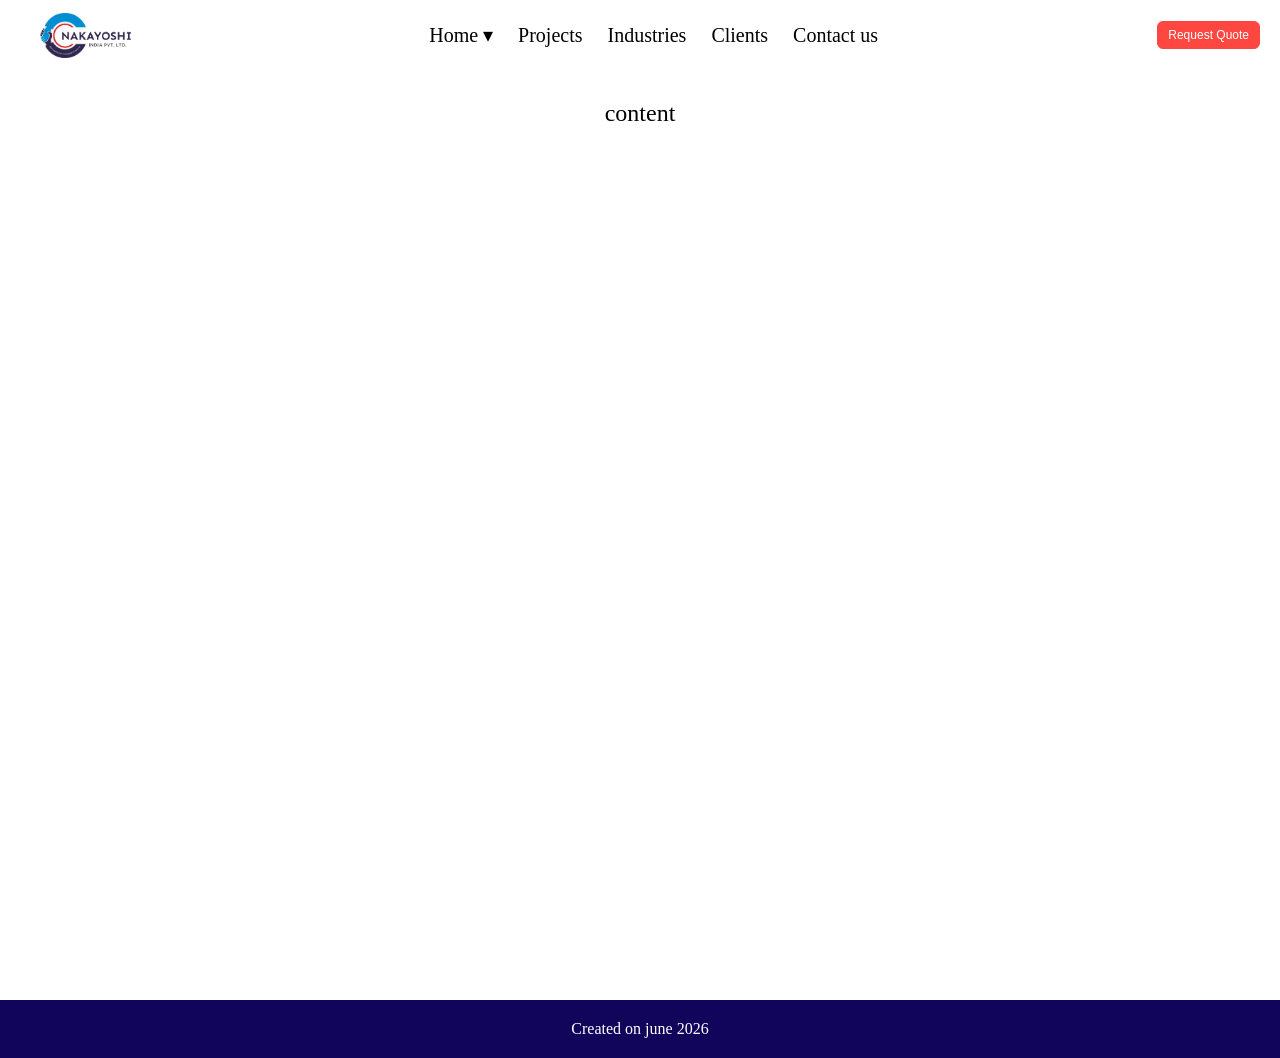
==== Index.html @ c9b27341 "gh" ====
<!DOCTYPE html>
<html lang="en">
<head>
    <meta charset="UTF-8">
    <meta name="viewport" content="width=device-width, initial-scale=1.0">
   <link rel="stylesheet" href="https://cdnjs.cloudflare.com/ajax/libs/font-awesome/6.5.1/css/all.min.css" integrity="sha512-DTOQO9RWCH3ppGqcWaEA1BIZOC6xxalwEsw9c2QQeAIftl+Vegovlnee1c9QX4TctnWMn13TZye+giMm8e2LwA==" crossorigin="anonymous" referrerpolicy="no-referrer" />
 
    <link rel="stylesheet" href="https://cdnjs.cloudflare.com/ajax/libs/font-awesome/6.5.0/css/all.min.css">
   
    <title>Home</title>
    <Style>
        *{
            margin: 0;
            padding: 0;
            box-sizing: border-box;
        }
        Body{
            margin-top: 100px
        }
       .navbar{
    width: 100%;
    min-height: 70px;
    background-color: white;
    display: flex;
    align-items: center;
    justify-content: space-between;
    padding: 10px 40px;
    position: fixed;
    top: 0;
    z-index: 1000;
    font-size:20px;
}
p{
    text-align: justify;
     
}

/* LOGO */
.nav-logo{
    width: 160px;
    height: 55px;
}

.logo{
    width: 100%;
    height: 100%;
    background-image: url(Assets/Logo.jpeg);
    background-size: contain;
    background-repeat: no-repeat;
    background-position: center;
    transition: transform 0.3s ease;
}

.logo:hover{
    transform: scale(1.05);
}

/* MENU */
.menu{
    display: flex;
    justify-content: center;
    align-items: center;
    gap: 25px;
}

/* LINKS */
.menu a{
    text-decoration: none;
    color: black;
    position: relative;
    transition: 0.3s;
}

/* UNDERLINE */
.menu a::after{
    content: "";
    position: absolute;
    width: 0%;
    height: 2px;
    background: rgb(129, 129, 218);
    left: 0;
    bottom: -4px;
    transition: 0.3s;
}

.menu a:hover::after{
    width: 100%;
}

.menu a:hover{
    color: rgb(129, 129, 218);
}

/* DROPDOWN */
.dropdown{
    position: relative;
}

.dropdown-menu{
    position: absolute;
    top: 100%;
    left: 0;
    width: 220px;
    background: white;
    display: none;
    flex-direction: column;
    box-shadow: 0 8px 20px rgba(0,0,0,0.1);
    opacity: 0;
    transform: translateY(5px);
    transition: 0.3s;
    font-size: 16px;
}

.dropdown-menu {
    display: none;
    opacity: 0;
    transform: translateY(10px);
    transition: 0.3s;
}

.dropdown.active .dropdown-menu {
    display: flex;
    opacity: 1;
    transform: translateY(0);
}
.dropdown-menu p{
    padding: 10px;
}

.dropdown-menu p:hover{
    background: #f2f2f2;
}

/* BUTTON */
button{
    background: #FF4742;
    border: 1px solid #FF4742;
    border-radius: 6px;
    color: white;
    cursor: pointer;
    font-size: 16px;
    padding: 8px 14px;
    transition: all 0.3s ease;
}

button:hover{
    background: white;
    color: #FF4742;
    transform: translateY(2px);
    box-shadow: 0 6px 15px rgba(0,0,0,0.2);
}

#button-tag{
    color: #ffffff;
    text-decoration: none;
}

#button-tag:hover{
    color: #FF4742;
}

button:active{
    transform: scale(0.95);
}
.menu a.active {
    color: rgb(129, 129, 218);
}

.menu a.active::after {
    width: 100%;
}

/* ========================= */
/* 📱 MOBILE VIEW */
/* ========================= */
@media (min-width: 1000px) and (max-width: 1450px){

    .navbar{
        display: flex;
        flex-direction: row;
        justify-content: space-between;
        align-items: center;
        padding: 10px 20px;
        flex-wrap: nowrap;
    }

    .nav-logo{
        width: 130px;
        height: 45px;
        flex-shrink: 0;
    }

    .menu{
        display: flex;
        flex-direction: row;
        justify-content: space-between;
        align-items: center;
        gap: 25px;
        flex-wrap: nowrap;
        /* overflow-x: auto; -- yeh hatao, dropdown block ho raha tha */
        overflow: visible;
    }

    .menu::-webkit-scrollbar{
        display: none;
    }

    .menu a{
        font-size: 20px;
        white-space: nowrap;
    }

    button{
        font-size: 12px;
        padding: 6px 10px;
        flex-shrink: 0;
        white-space: nowrap;
    }

    .dropdown{
        position: relative;
    }

    .dropdown-menu{
        position: absolute;
        top: 100%;
        left: 0;
        z-index: 9999;
    }
}
/* ========================= */
/* 📱 MOBILE SAME LINE NAVBAR */
/* ========================= */

@media (max-width: 1000px){

    
    .navbar{ 
       
        display: flex;
        flex-direction: column;
        justify-content: center;
        padding: 0 25px 0 10px;   /* right side extra gap */
        overflow-x: auto;
    }

    /* scrollbar hide */
    
    .menu::-webkit-scrollbar{
        display: none;
    }

    .nav-logo{
        width: 120px;
        height: 40px;
        flex-shrink: 0;
    }

    .menu{
        width: 100%;
        margin-bottom: 3px;
        padding-right: 5px;
        display: flex;
        align-items: center;
        justify-content: center;
        flex-direction: row;
        gap: 15px;
        flex-shrink: 0;
        
    }

    .menu a{ 
        flex-shrink: 0;
        font-size: 14px;
        white-space: nowrap;
    }
    .dropdown{
display:flex;
align-items:center;
}
@media (max-width: 768px) {
    .dropdown-menu {
        position: static; /* important */
        width: 100%;
    }
}

.menu{
padding:0 12px;
}

.menu{
overflow-x:auto;
padding-right:25px;
}
    button{
        font-size: 12px;
        padding: 6px 10px;
        margin-left: 10px;
        flex-shrink: 0;
    }

}
/* ========================= */
/* 📲 TABLET VIEW */
/* ========================= */

@media (max-width: 1023px){

    .navbar{
        display: flex;
        justify-content: space-evenly;
        padding: 10px 25px;
         overflow-x: auto;
    }

    .menu{
        display: flex;
        justify-content: space-evenly;
        align-items: center;
        gap: 10px;
    }
      .menu::-webkit-scrollbar{
        display: none;
    }
      button{
        font-size: 12px;
        padding: 6px 10px;
        margin-left: 10px;
        flex-shrink: 0;
    }
 .menu a{
        font-size: 14px;
        white-space: nowrap;
    }
    .nav-logo{
        width: 130px;
        height: 45px;
    }
}

Section{
    height: 100vh;
    font-size: 24px;
text-align: center;}
Footer{
    background: #10055b;
    padding: 20px;
    text-align: center;
    color: white;
}

    </Style>
</head>
<body>
    <header>
        <div class="navbar">
            <div class="nav-logo border">
               <div class="logo">
                </div>
            </div>
      
            <div class="menu">
          
               <div class="dropdown">
             <a href="Index.html" class="dropdown-toggle">Home ▾</a>

                <div class="dropdown-menu">
                     <p><a href="About.html">About us</a></p>
                    <p><a href="message.html">Our Team</a></p>
                    <p><a href="CorporateHistory.html"> history </a></p>
                        
                </div>
            </div>
            <!-- DROPDOWN END -->
                
          
               <a href="Machines.html">Projects</a>
                <a href="products.html">Industries</a>
                <a href="client.html">Clients</a>
                <a href="contact.html">Contact us</a>
            </div>
            <div class="contact"><button><a href="contact.html" id="button-tag">Request Quote</a></button></div>
        </div>
        </header>

    <section>
        content
    </section>
    <footer>
        Created on june 2026
    </footer>
</body>
</html>
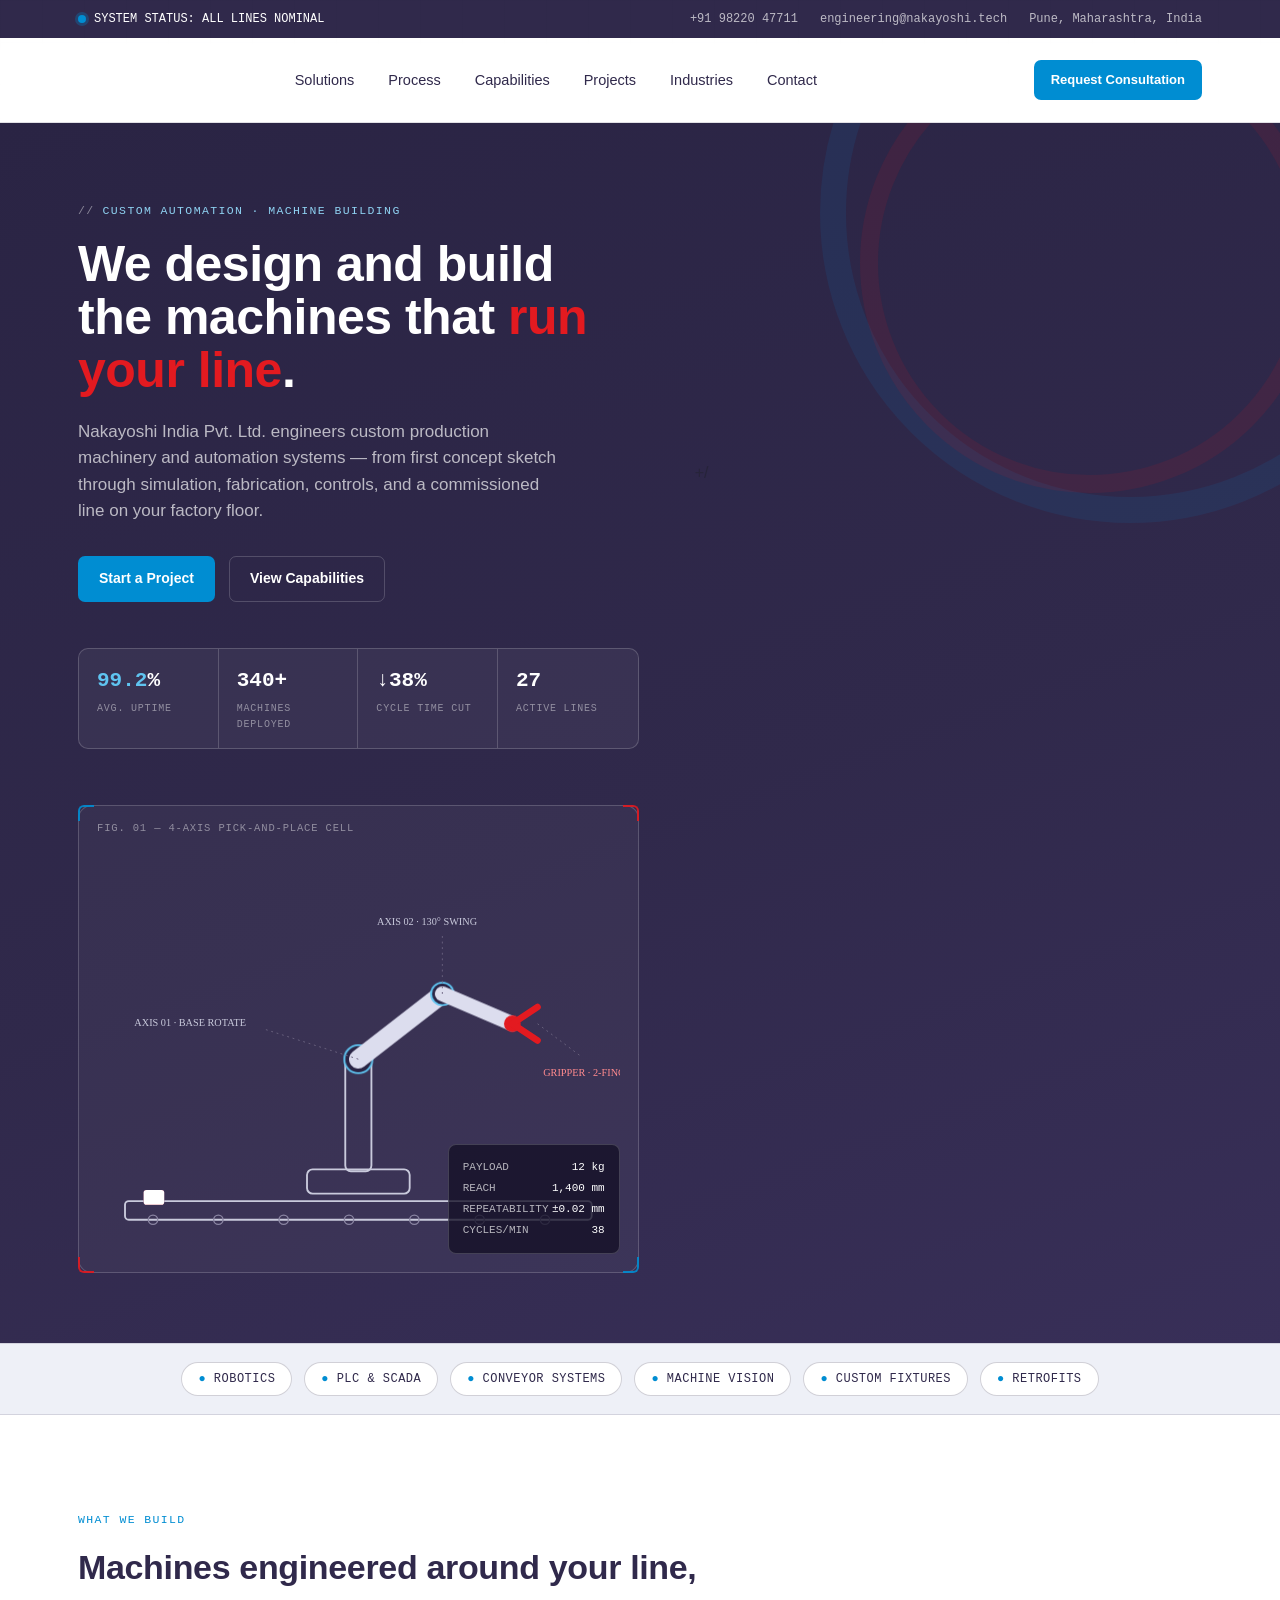
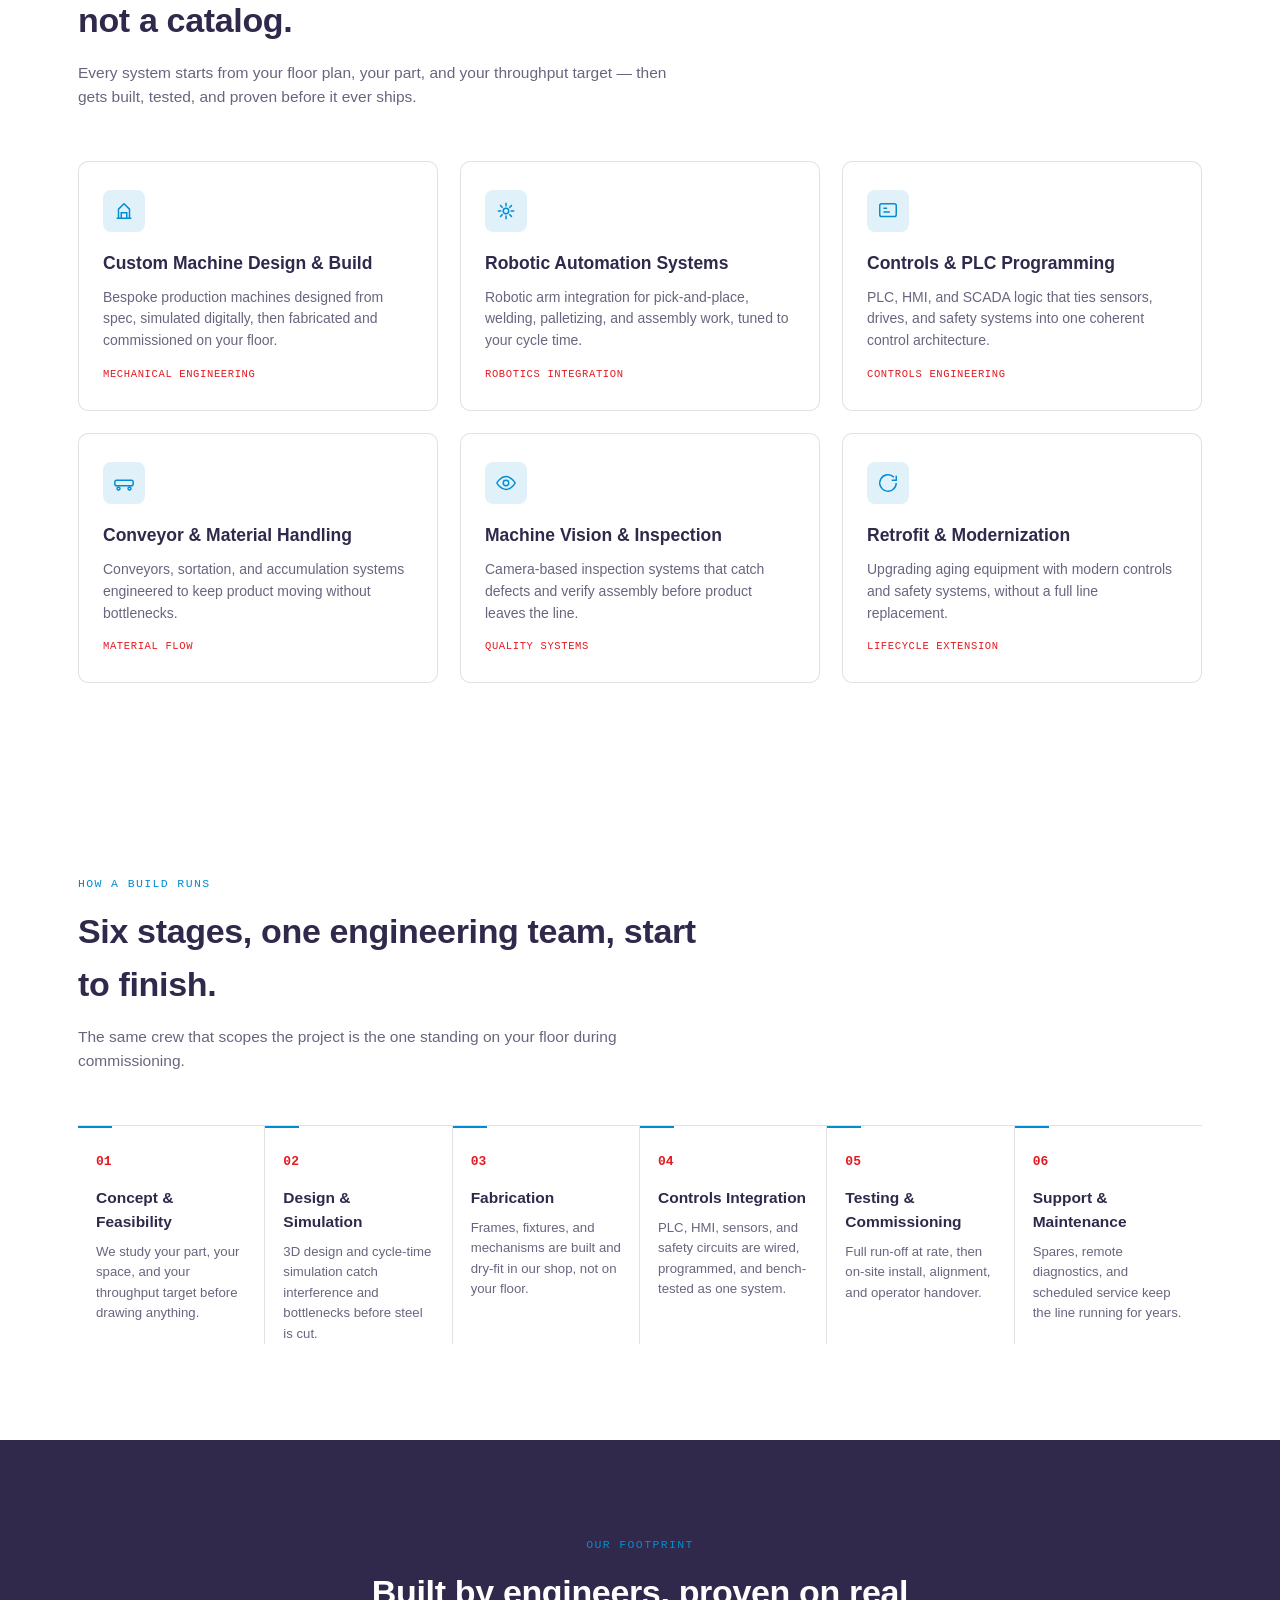
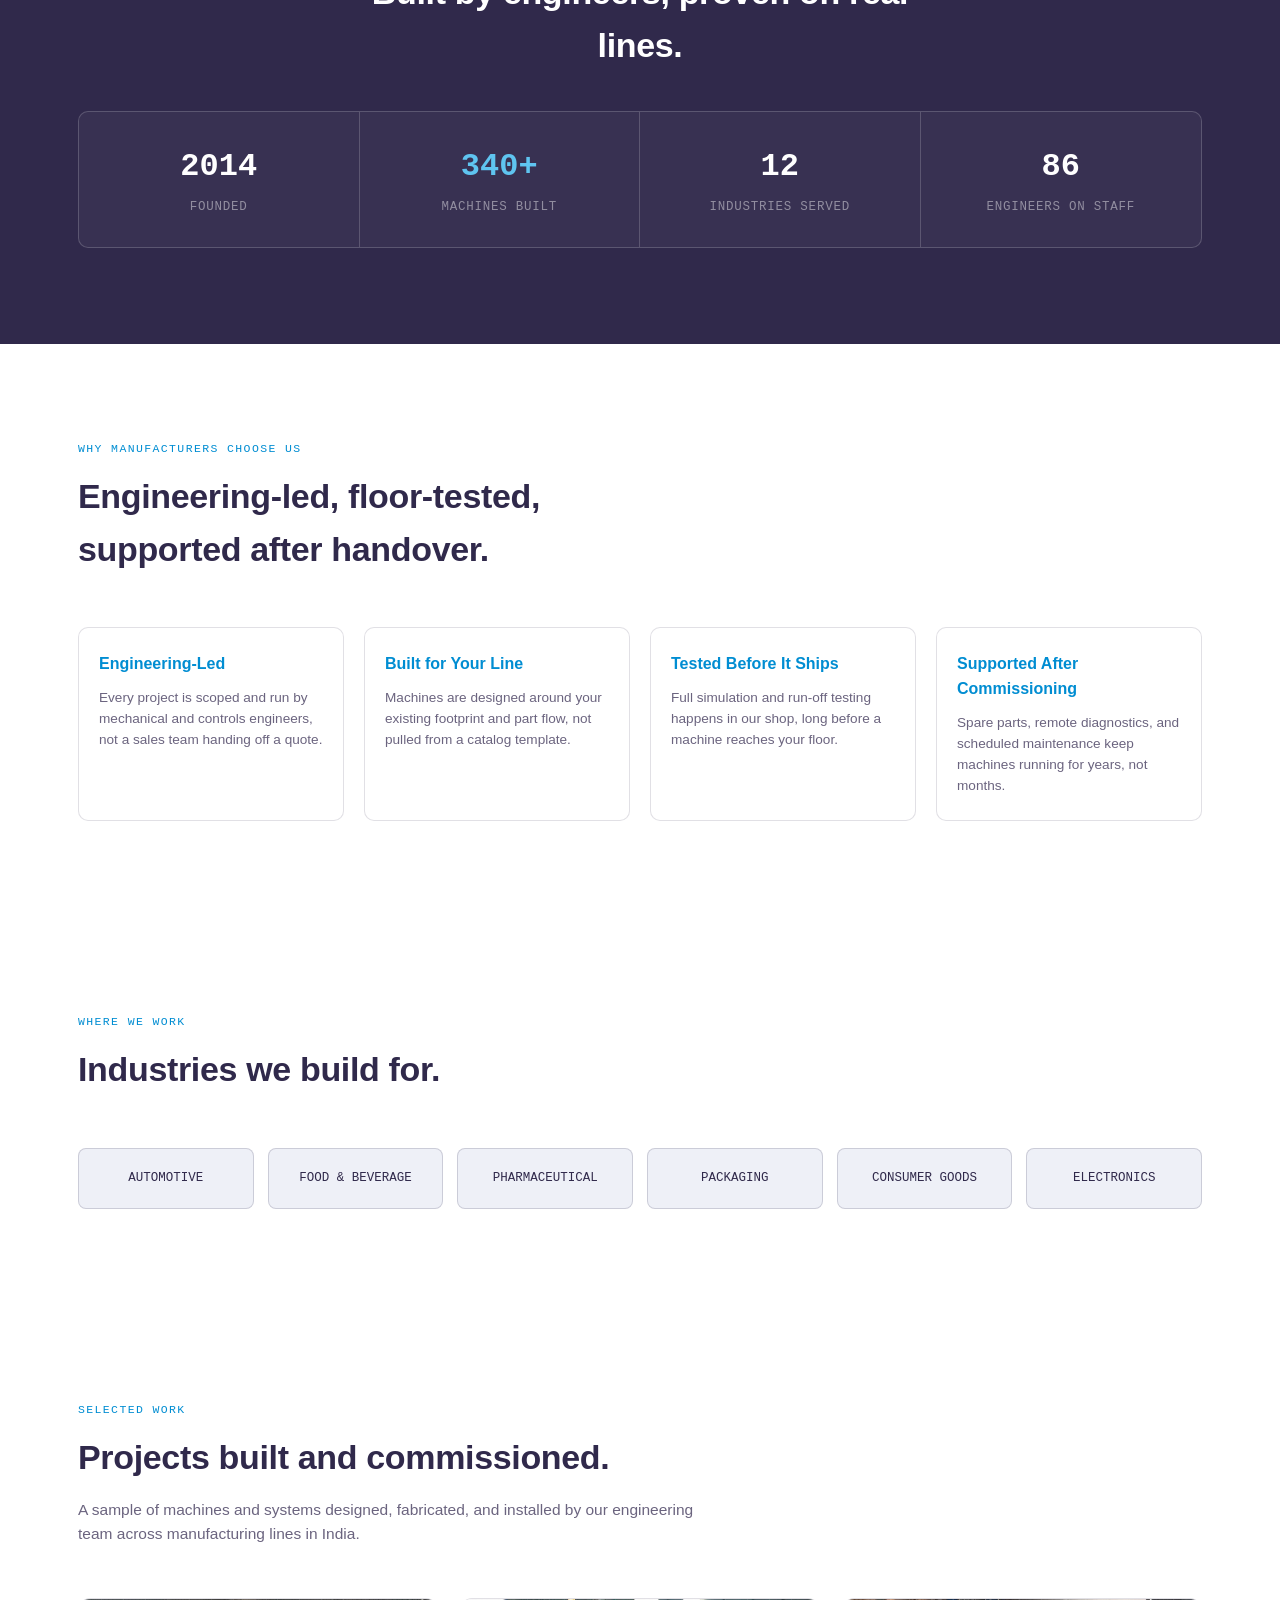
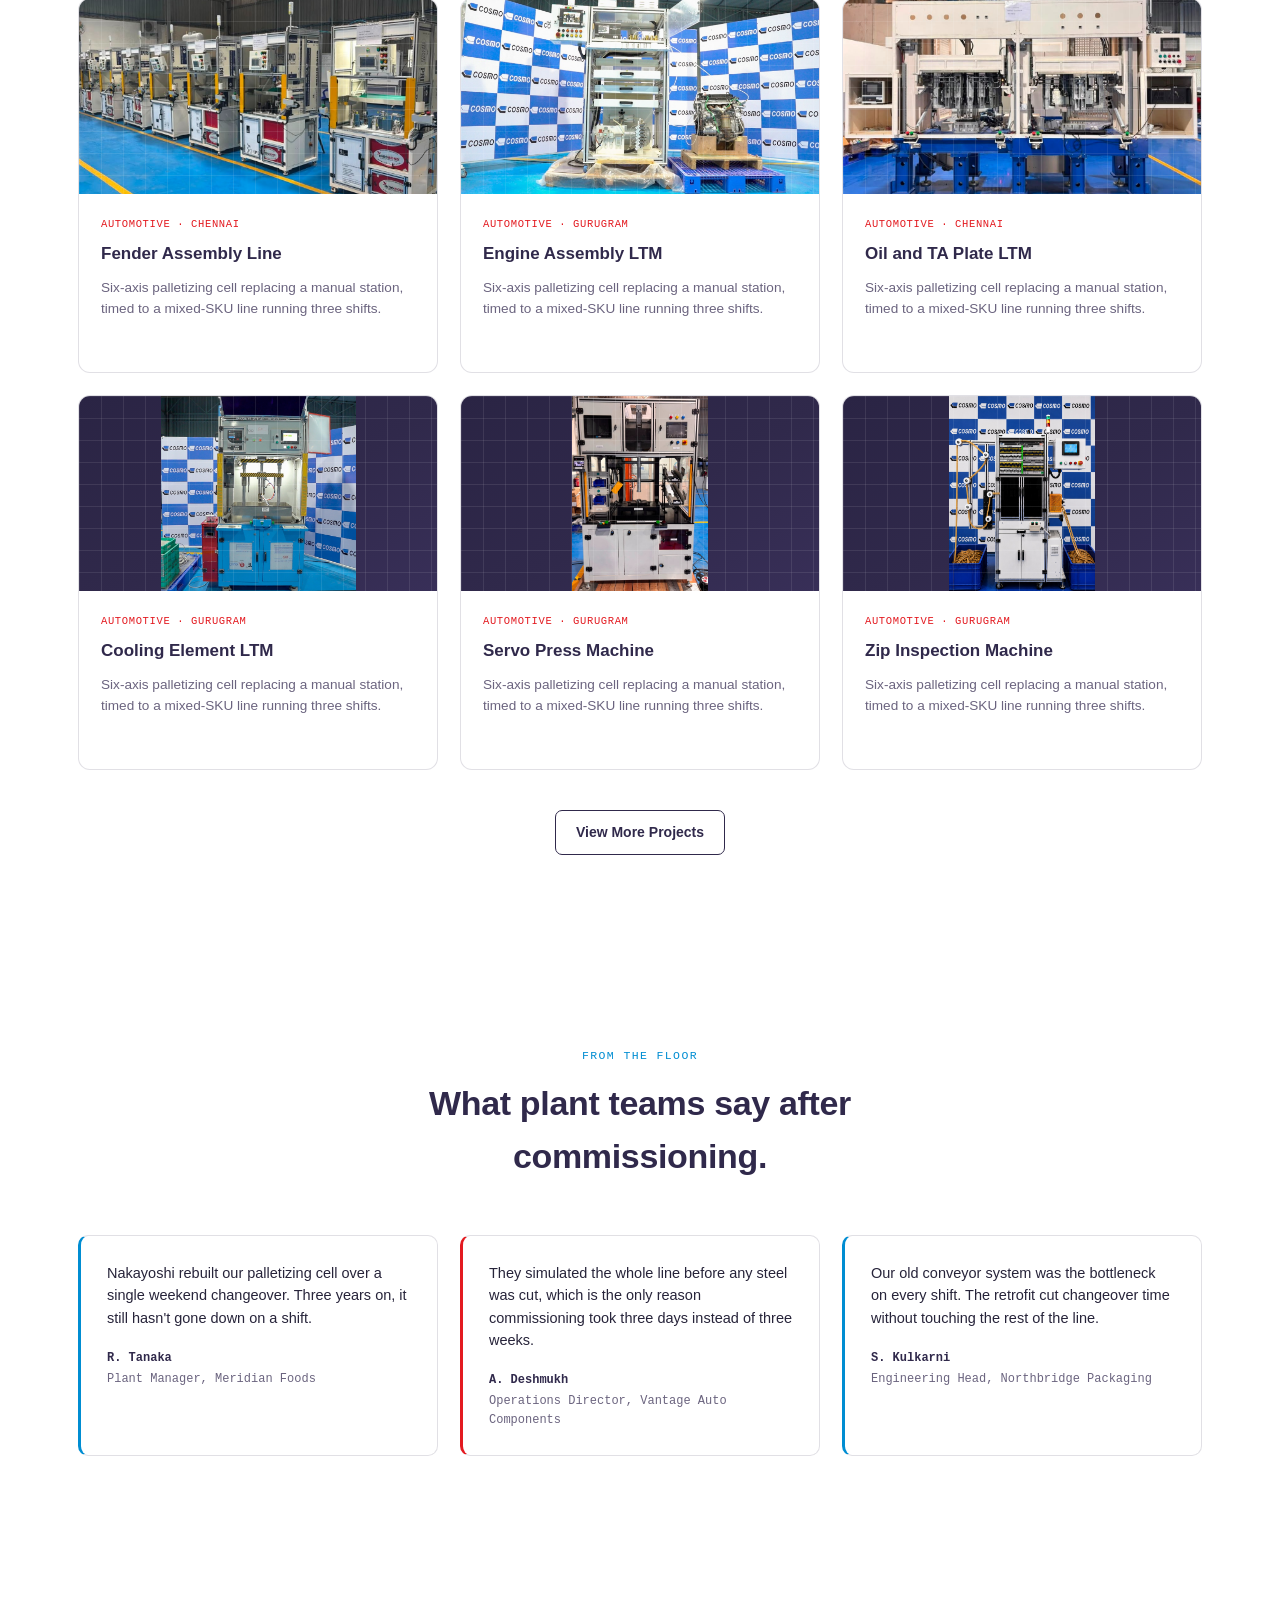
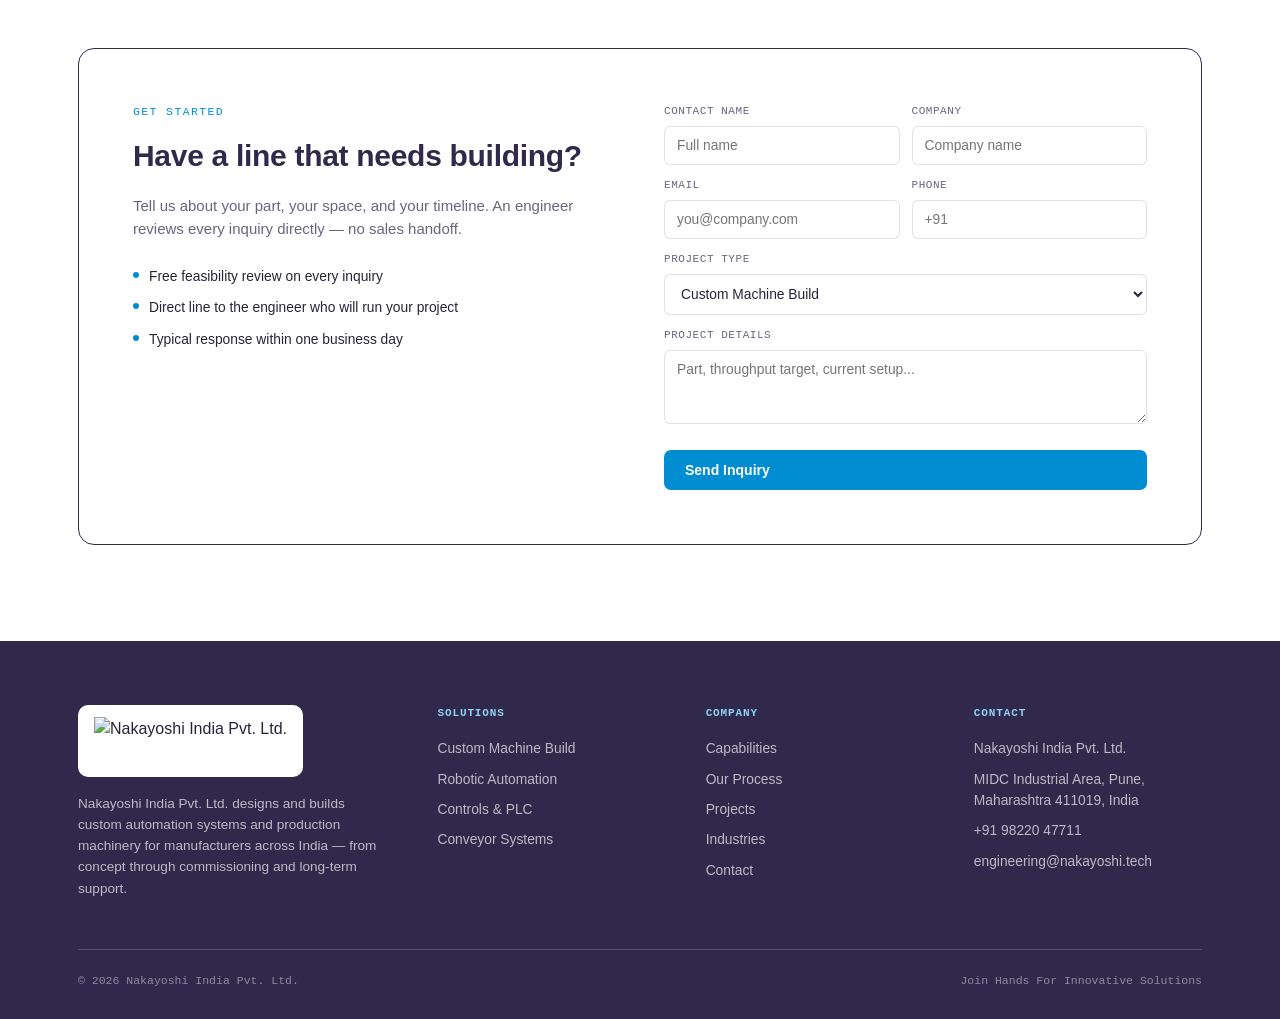
==== commit b93c7c5e: "hu" ====
--- a/Index.html
+++ b/Index.html
@@ -1,394 +1,885 @@
 <!DOCTYPE html>
 <html lang="en">
 <head>
-    <meta charset="UTF-8">
-    <meta name="viewport" content="width=device-width, initial-scale=1.0">
-   <link rel="stylesheet" href="https://cdnjs.cloudflare.com/ajax/libs/font-awesome/6.5.1/css/all.min.css" integrity="sha512-DTOQO9RWCH3ppGqcWaEA1BIZOC6xxalwEsw9c2QQeAIftl+Vegovlnee1c9QX4TctnWMn13TZye+giMm8e2LwA==" crossorigin="anonymous" referrerpolicy="no-referrer" />
- 
-    <link rel="stylesheet" href="https://cdnjs.cloudflare.com/ajax/libs/font-awesome/6.5.0/css/all.min.css">
-   
-    <title>Home</title>
-    <Style>
-        *{
-            margin: 0;
-            padding: 0;
-            box-sizing: border-box;
-        }
-        Body{
-            margin-top: 100px
-        }
-       .navbar{
-    width: 100%;
-    min-height: 70px;
-    background-color: white;
-    display: flex;
-    align-items: center;
-    justify-content: space-between;
-    padding: 10px 40px;
-    position: fixed;
-    top: 0;
-    z-index: 1000;
-    font-size:20px;
-}
-p{
-    text-align: justify;
-     
-}
-
-/* LOGO */
-.nav-logo{
-    width: 160px;
-    height: 55px;
-}
-
-.logo{
-    width: 100%;
-    height: 100%;
-    background-image: url(Assets/Logo.jpeg);
-    background-size: contain;
-    background-repeat: no-repeat;
-    background-position: center;
-    transition: transform 0.3s ease;
-}
-
-.logo:hover{
-    transform: scale(1.05);
-}
-
-/* MENU */
-.menu{
-    display: flex;
-    justify-content: center;
-    align-items: center;
-    gap: 25px;
-}
-
-/* LINKS */
-.menu a{
-    text-decoration: none;
-    color: black;
-    position: relative;
-    transition: 0.3s;
-}
-
-/* UNDERLINE */
-.menu a::after{
-    content: "";
-    position: absolute;
-    width: 0%;
-    height: 2px;
-    background: rgb(129, 129, 218);
-    left: 0;
-    bottom: -4px;
-    transition: 0.3s;
-}
-
-.menu a:hover::after{
-    width: 100%;
-}
-
-.menu a:hover{
-    color: rgb(129, 129, 218);
-}
-
-/* DROPDOWN */
-.dropdown{
-    position: relative;
-}
-
-.dropdown-menu{
-    position: absolute;
-    top: 100%;
-    left: 0;
-    width: 220px;
-    background: white;
-    display: none;
-    flex-direction: column;
-    box-shadow: 0 8px 20px rgba(0,0,0,0.1);
-    opacity: 0;
-    transform: translateY(5px);
-    transition: 0.3s;
-    font-size: 16px;
-}
-
-.dropdown-menu {
-    display: none;
-    opacity: 0;
-    transform: translateY(10px);
-    transition: 0.3s;
-}
-
-.dropdown.active .dropdown-menu {
-    display: flex;
-    opacity: 1;
-    transform: translateY(0);
-}
-.dropdown-menu p{
-    padding: 10px;
-}
-
-.dropdown-menu p:hover{
-    background: #f2f2f2;
-}
-
-/* BUTTON */
-button{
-    background: #FF4742;
-    border: 1px solid #FF4742;
-    border-radius: 6px;
-    color: white;
-    cursor: pointer;
-    font-size: 16px;
-    padding: 8px 14px;
-    transition: all 0.3s ease;
-}
-
-button:hover{
-    background: white;
-    color: #FF4742;
-    transform: translateY(2px);
-    box-shadow: 0 6px 15px rgba(0,0,0,0.2);
-}
-
-#button-tag{
-    color: #ffffff;
-    text-decoration: none;
-}
-
-#button-tag:hover{
-    color: #FF4742;
-}
-
-button:active{
-    transform: scale(0.95);
-}
-.menu a.active {
-    color: rgb(129, 129, 218);
-}
-
-.menu a.active::after {
-    width: 100%;
-}
-
-/* ========================= */
-/* 📱 MOBILE VIEW */
-/* ========================= */
-@media (min-width: 1000px) and (max-width: 1450px){
-
-    .navbar{
-        display: flex;
-        flex-direction: row;
-        justify-content: space-between;
-        align-items: center;
-        padding: 10px 20px;
-        flex-wrap: nowrap;
-    }
-
-    .nav-logo{
-        width: 130px;
-        height: 45px;
-        flex-shrink: 0;
-    }
-
-    .menu{
-        display: flex;
-        flex-direction: row;
-        justify-content: space-between;
-        align-items: center;
-        gap: 25px;
-        flex-wrap: nowrap;
-        /* overflow-x: auto; -- yeh hatao, dropdown block ho raha tha */
-        overflow: visible;
-    }
-
-    .menu::-webkit-scrollbar{
-        display: none;
-    }
-
-    .menu a{
-        font-size: 20px;
-        white-space: nowrap;
-    }
-
-    button{
-        font-size: 12px;
-        padding: 6px 10px;
-        flex-shrink: 0;
-        white-space: nowrap;
-    }
-
-    .dropdown{
-        position: relative;
-    }
-
-    .dropdown-menu{
-        position: absolute;
-        top: 100%;
-        left: 0;
-        z-index: 9999;
-    }
-}
-/* ========================= */
-/* 📱 MOBILE SAME LINE NAVBAR */
-/* ========================= */
-
-@media (max-width: 1000px){
-
-    
-    .navbar{ 
-       
-        display: flex;
-        flex-direction: column;
-        justify-content: center;
-        padding: 0 25px 0 10px;   /* right side extra gap */
-        overflow-x: auto;
-    }
-
-    /* scrollbar hide */
-    
-    .menu::-webkit-scrollbar{
-        display: none;
-    }
-
-    .nav-logo{
-        width: 120px;
-        height: 40px;
-        flex-shrink: 0;
-    }
-
-    .menu{
-        width: 100%;
-        margin-bottom: 3px;
-        padding-right: 5px;
-        display: flex;
-        align-items: center;
-        justify-content: center;
-        flex-direction: row;
-        gap: 15px;
-        flex-shrink: 0;
-        
-    }
-
-    .menu a{ 
-        flex-shrink: 0;
-        font-size: 14px;
-        white-space: nowrap;
-    }
-    .dropdown{
-display:flex;
-align-items:center;
-}
-@media (max-width: 768px) {
-    .dropdown-menu {
-        position: static; /* important */
-        width: 100%;
-    }
-}
-
-.menu{
-padding:0 12px;
-}
-
-.menu{
-overflow-x:auto;
-padding-right:25px;
-}
-    button{
-        font-size: 12px;
-        padding: 6px 10px;
-        margin-left: 10px;
-        flex-shrink: 0;
-    }
-
-}
-/* ========================= */
-/* 📲 TABLET VIEW */
-/* ========================= */
-
-@media (max-width: 1023px){
-
-    .navbar{
-        display: flex;
-        justify-content: space-evenly;
-        padding: 10px 25px;
-         overflow-x: auto;
-    }
-
-    .menu{
-        display: flex;
-        justify-content: space-evenly;
-        align-items: center;
-        gap: 10px;
-    }
-      .menu::-webkit-scrollbar{
-        display: none;
-    }
-      button{
-        font-size: 12px;
-        padding: 6px 10px;
-        margin-left: 10px;
-        flex-shrink: 0;
-    }
- .menu a{
-        font-size: 14px;
-        white-space: nowrap;
-    }
-    .nav-logo{
-        width: 130px;
-        height: 45px;
-    }
-}
-
-Section{
-    height: 100vh;
-    font-size: 24px;
-text-align: center;}
-Footer{
-    background: #10055b;
-    padding: 20px;
-    text-align: center;
-    color: white;
-}
-
-    </Style>
+<meta charset="UTF-8">
+<meta name="viewport" content="width=device-width, initial-scale=1.0">
+<title>Nakayoshi India Pvt. Ltd. — Automation &amp; Machine Building</title>
+<link rel="preconnect" href="https://fonts.googleapis.com">
+<link rel="preconnect" href="https://fonts.gstatic.com" crossorigin>
+<link href="https://fonts.googleapis.com/css2?family=Space+Grotesk:wght@500;600;700&family=Inter:wght@400;500;600;700&family=IBM+Plex+Mono:wght@400;500;600&display=swap" rel="stylesheet">
+<style>
+  :root{
+    --blue:#008DD2;
+    --blue-dark:#0077AE;
+    --blue-tint:rgba(0,141,210,.12);
+    --navy:#30294B;
+    --navy-light:#473F6E;
+    --navy-pale:#EEF0F7;
+    --red:#E31A20;
+    --red-tint:rgba(227,26,32,.10);
+    --white:#FFFFFF;
+    --black:#0A0A0A;
+    --text-body:#27243A;
+    --text-mid:#6B647F;
+    --on-dark-mid:rgba(255,255,255,.68);
+    --on-dark-faint:rgba(255,255,255,.45);
+    --line:rgba(48,41,75,.14);
+    --line-dark:rgba(255,255,255,.18);
+    --font-display:'Space Grotesk',sans-serif;
+    --font-body:'Inter',sans-serif;
+    --font-mono:'IBM Plex Mono',monospace;
+    --maxw:1180px;
+  }
+
+  *{box-sizing:border-box;}
+  html{scroll-behavior:smooth;}
+  body{
+    margin:0;
+    background:var(--white);
+    color:var(--text-body);
+    font-family:var(--font-body);
+    line-height:1.55;
+    -webkit-font-smoothing:antialiased;
+  }
+  img{max-width:100%;display:block;}
+  a{color:inherit;text-decoration:none;}
+  ul{margin:0;padding:0;list-style:none;}
+  button{font-family:inherit;}
+
+  /* faint blueprint grid on light sections */
+  body::before{
+    content:"";
+    position:fixed;
+    inset:0;
+    z-index:0;
+    pointer-events:none;
+    background-image:
+      linear-gradient(var(--line) 1px, transparent 1px),
+      linear-gradient(90deg, var(--line) 1px, transparent 1px);
+    background-size:42px 42px;
+    opacity:.5;
+    mask-image:linear-gradient(to bottom, black 0%, black 14%, transparent 38%);
+  }
+
+  .wrap{max-width:var(--maxw);margin:0 auto;padding:0 28px;position:relative;z-index:1;}
+
+  :focus-visible{outline:2px solid var(--blue);outline-offset:3px;}
+
+  /* ---------- utility bar ---------- */
+  .status-bar{background:var(--navy);font-family:var(--font-mono);font-size:12px;color:var(--on-dark-mid);}
+  .status-bar .wrap{display:flex;align-items:center;justify-content:space-between;height:38px;gap:18px;flex-wrap:wrap;}
+  .status-led{display:flex;align-items:center;gap:8px;color:#fff;}
+  .led-dot{width:8px;height:8px;border-radius:50%;background:var(--blue);box-shadow:0 0 0 3px rgba(0,141,210,.28);animation:pulse 2s ease-in-out infinite;}
+  @keyframes pulse{0%,100%{opacity:1;}50%{opacity:.45;}}
+  .status-bar .contact-line{display:flex;gap:22px;flex-wrap:wrap;}
+  .status-bar .contact-line span{white-space:nowrap;}
+
+  /* ---------- header ---------- */
+  header{position:sticky;top:0;z-index:50;background:rgba(255,255,255,.92);backdrop-filter:blur(10px);border-bottom:1px solid var(--line);}
+  nav.wrap{display:flex;align-items:center;justify-content:space-between;height:84px;}
+  .logo-link{display:flex;align-items:center;height:100%;}
+  .logo-link img{height:58px;width:auto;}
+
+  .nav-links{display:flex;align-items:center;gap:34px;font-size:14.5px;color:var(--navy);font-weight:500;}
+  .nav-links a{transition:color .15s;}
+  .nav-links a:hover{color:var(--blue);}
+
+  .nav-actions{display:flex;align-items:center;gap:16px;}
+  .burger{display:none;background:none;border:1px solid var(--line);border-radius:6px;width:42px;height:38px;cursor:pointer;flex-direction:column;align-items:center;justify-content:center;gap:4px;}
+  .burger span{width:18px;height:1.5px;background:var(--navy);}
+
+  .btn{display:inline-flex;align-items:center;gap:8px;padding:11px 20px;border-radius:7px;font-size:14px;font-weight:600;border:1.5px solid transparent;cursor:pointer;transition:all .15s;font-family:var(--font-body);}
+  .btn-primary{background:var(--blue);color:#fff;}
+  .btn-primary:hover{background:var(--blue-dark);}
+  .btn-ghost{background:transparent;border-color:var(--navy);color:var(--navy);}
+  .btn-ghost:hover{border-color:var(--blue);color:var(--blue);}
+  .btn-ghost-light{background:transparent;border-color:var(--line-dark);color:#fff;}
+  .btn-ghost-light:hover{border-color:#fff;}
+  .btn-sm{padding:9px 16px;font-size:13px;}
+
+  /* ---------- hero ---------- */
+  .hero{position:relative;overflow:hidden;background:linear-gradient(160deg,#2A2444 0%, var(--navy) 55%, #382F58 100%);padding:74px 0 70px;}
+  .hero-ring{position:absolute;border-radius:50%;pointer-events:none;}
+  .hero-ring.r1{width:620px;height:620px;border:26px solid var(--blue);opacity:.10;top:-220px;right:-160px;}
+  .hero-ring.r2{width:460px;height:460px;border:18px solid var(--red);opacity:.10;top:-90px;right:-40px;}
+  .hero .wrap{display:grid;grid-template-columns:1.05fr .95fr;gap:56px;align-items:center;}
+  .eyebrow{display:inline-flex;align-items:center;gap:8px;font-family:var(--font-mono);font-size:11.5px;letter-spacing:.12em;text-transform:uppercase;color:#8FD2F2;margin-bottom:18px;}
+  .eyebrow::before{content:"//";color:var(--on-dark-faint);}
+  h1{font-family:var(--font-display);font-weight:700;font-size:50px;line-height:1.06;letter-spacing:-.01em;margin:0 0 22px;color:#fff;}
+  h1 em{color:var(--red);font-style:normal;}
+  .hero p.lead{font-size:17px;color:var(--on-dark-mid);max-width:480px;margin:0 0 32px;}
+  .hero-ctas{display:flex;gap:14px;margin-bottom:46px;flex-wrap:wrap;}
+
+  .readout-strip{display:grid;grid-template-columns:repeat(4,1fr);border:1px solid var(--line-dark);border-radius:10px;overflow:hidden;background:rgba(255,255,255,.05);}
+  .readout{padding:16px 18px;border-right:1px solid var(--line-dark);}
+  .readout:last-child{border-right:none;}
+  .readout .num{font-family:var(--font-mono);font-size:21px;font-weight:600;color:#fff;}
+  .readout .num span{color:#5FC4F0;}
+  .readout .label{font-family:var(--font-mono);font-size:10px;letter-spacing:.08em;color:var(--on-dark-faint);text-transform:uppercase;margin-top:4px;}
+
+  /* hero illustration */
+  .hero-art{position:relative;}
+  .blueprint-frame{position:relative;border:1px solid var(--line-dark);border-radius:14px;background:rgba(255,255,255,.04);padding:18px;}
+  .blueprint-frame .frame-tag{position:absolute;top:14px;left:18px;font-family:var(--font-mono);font-size:10.5px;color:var(--on-dark-faint);letter-spacing:.08em;}
+  .blueprint-frame svg{width:100%;height:auto;display:block;}
+
+  .spec-box{position:absolute;bottom:18px;right:18px;background:rgba(20,16,38,.78);border:1px solid var(--line-dark);border-radius:8px;padding:12px 14px;font-family:var(--font-mono);font-size:11px;color:var(--on-dark-mid);min-width:172px;}
+  .spec-box div{display:flex;justify-content:space-between;padding:2px 0;}
+  .spec-box div span:last-child{color:#fff;}
+
+  .corner{position:absolute;width:16px;height:16px;border:2px solid var(--blue);opacity:.9;}
+  .corner-tl{top:-1px;left:-1px;border-right:none;border-bottom:none;border-radius:6px 0 0 0;}
+  .corner-tr{top:-1px;right:-1px;border-left:none;border-bottom:none;border-radius:0 6px 0 0;border-color:var(--red);}
+  .corner-bl{bottom:-1px;left:-1px;border-right:none;border-top:none;border-radius:0 0 0 6px;border-color:var(--red);}
+  .corner-br{bottom:-1px;right:-1px;border-left:none;border-top:none;border-radius:0 0 6px 0;}
+
+  .seg-draw{stroke-dasharray:240;stroke-dashoffset:240;animation:drawLine .9s ease-out forwards;}
+  .seg-1{animation-delay:.05s;}
+  .seg-2{animation-delay:.35s;}
+  .seg-3{animation-delay:.6s;}
+  @keyframes drawLine{to{stroke-dashoffset:0;}}
+  .joint{opacity:0;animation:fadeIn .4s ease-out forwards;}
+  .joint-1{animation-delay:.35s;}
+  .joint-2{animation-delay:.65s;}
+  .joint-3{animation-delay:.9s;}
+  @keyframes fadeIn{to{opacity:1;}}
+  .part{animation:moveAlong 4.2s linear infinite;}
+  .part-2{animation-delay:1.4s;}
+  .part-3{animation-delay:2.8s;}
+  @keyframes moveAlong{0%{transform:translateX(0);opacity:0;}6%{opacity:1;}92%{opacity:1;}100%{transform:translateX(430px);opacity:0;}}
+
+  @media (prefers-reduced-motion:reduce){
+    .seg-draw,.joint,.part,.led-dot{animation:none !important;opacity:1 !important;stroke-dashoffset:0 !important;}
+  }
+
+  /* ---------- capability ticker ---------- */
+  .ticker-band{border-top:1px solid var(--line);border-bottom:1px solid var(--line);background:var(--navy-pale);padding:18px 0;}
+  .ticker-band .wrap{display:flex;flex-wrap:wrap;gap:12px;justify-content:center;}
+  .pill{font-family:var(--font-mono);font-size:12px;letter-spacing:.04em;color:var(--navy);border:1px solid rgba(48,41,75,.22);border-radius:20px;padding:7px 16px;background:#fff;}
+  .pill::before{content:"● ";color:var(--blue);}
+
+  /* ---------- section shells ---------- */
+  section{padding:96px 0;position:relative;}
+  .section-head{max-width:620px;margin:0 0 52px;}
+  .section-head.center{margin-left:auto;margin-right:auto;text-align:center;}
+  .section-eyebrow{font-family:var(--font-mono);font-size:11.5px;letter-spacing:.12em;text-transform:uppercase;color:var(--blue);margin-bottom:12px;}
+  h2{font-family:var(--font-display);font-weight:700;font-size:34px;letter-spacing:-.01em;margin:0 0 14px;color:var(--navy);}
+  .section-head p{color:var(--text-mid);font-size:15.5px;margin:0;}
+
+  /* ---------- solutions grid ---------- */
+  .solutions-grid{display:grid;grid-template-columns:repeat(3,1fr);gap:22px;}
+  .sol-card{position:relative;border:1px solid var(--line);border-radius:10px;background:#fff;padding:28px 24px;transition:border-color .15s, transform .15s, box-shadow .15s;}
+  .sol-card:hover{border-color:var(--blue);transform:translateY(-3px);box-shadow:0 14px 30px -18px rgba(48,41,75,.35);}
+  .sol-card .icon{width:42px;height:42px;border-radius:8px;background:var(--blue-tint);display:flex;align-items:center;justify-content:center;margin-bottom:18px;}
+  .sol-card .icon svg{width:22px;height:22px;stroke:var(--blue);}
+  .sol-card h3{font-family:var(--font-display);font-size:17.5px;margin:0 0 10px;font-weight:600;color:var(--navy);}
+  .sol-card p{font-size:14px;color:var(--text-mid);margin:0 0 14px;}
+  .sol-card .tag{font-family:var(--font-mono);font-size:10.5px;color:var(--red);letter-spacing:.06em;text-transform:uppercase;}
+
+  /* ---------- process timeline ---------- */
+  .process-list{display:grid;grid-template-columns:repeat(6,1fr);gap:0;border-top:1px solid var(--line);}
+  .process-step{padding:26px 18px 0;border-right:1px solid var(--line);position:relative;}
+  .process-step:last-child{border-right:none;}
+  .process-step .step-num{font-family:var(--font-mono);font-size:13px;color:var(--red);margin-bottom:14px;font-weight:600;}
+  .process-step h4{font-family:var(--font-display);font-size:15.5px;margin:0 0 8px;font-weight:600;color:var(--navy);}
+  .process-step p{font-size:13.2px;color:var(--text-mid);margin:0;}
+  .process-step::before{content:"";position:absolute;top:0;left:0;width:34px;height:2px;background:var(--blue);}
+
+  /* ---------- capabilities stat strip ---------- */
+  .stats-section{background:var(--navy);}
+  .stats-strip{display:grid;grid-template-columns:repeat(4,1fr);border:1px solid var(--line-dark);border-radius:10px;overflow:hidden;background:rgba(255,255,255,.04);}
+  .stat{padding:30px 24px;border-right:1px solid var(--line-dark);text-align:center;}
+  .stat:last-child{border-right:none;}
+  .stat .n{font-family:var(--font-mono);font-weight:600;font-size:32px;color:#fff;}
+  .stat .n.accent{color:#5FC4F0;}
+  .stat .l{font-size:12.5px;color:var(--on-dark-faint);margin-top:6px;text-transform:uppercase;letter-spacing:.06em;font-family:var(--font-mono);}
+  .stats-section .section-head h2{color:#fff;}
+  .stats-section .section-head p{color:var(--on-dark-mid);}
+
+  /* ---------- advantages ---------- */
+  .adv-grid{display:grid;grid-template-columns:repeat(4,1fr);gap:20px;}
+  .adv-card{border:1px solid var(--line);border-radius:10px;padding:24px 20px;background:#fff;}
+  .adv-card h4{font-family:var(--font-display);font-size:16px;margin:0 0 10px;font-weight:600;color:var(--blue);}
+  .adv-card p{font-size:13.6px;color:var(--text-mid);margin:0;}
+
+  /* ---------- industries ---------- */
+  .industry-row{display:grid;grid-template-columns:repeat(6,1fr);gap:14px;}
+  .industry-chip{border:1px solid rgba(48,41,75,.18);border-radius:8px;padding:20px 14px;text-align:center;font-family:var(--font-mono);font-size:12.5px;color:var(--navy);background:var(--navy-pale);font-weight:500;}
+
+  /* ---------- projects ---------- */
+  .projects-grid{display:grid;grid-template-columns:repeat(3,1fr);gap:22px;}
+  .project-card{
+    height:375px;
+    border:1px solid var(--line);border-radius:12px;background:#fff;overflow:hidden;transition:border-color .15s, transform .15s, box-shadow .15s;}
+  .project-card:hover{border-color:var(--blue);transform:translateY(-3px);box-shadow:0 14px 30px -18px rgba(48,41,75,.35);}
+  .project-media{position:relative;height:195px;background:linear-gradient(150deg,#2A2444 0%, var(--navy) 55%, #382F58 100%);overflow:hidden;}
+  .project-media::before{
+    content:"";position:absolute;inset:0;
+    background-image:linear-gradient(var(--line-dark) 1px, transparent 1px),linear-gradient(90deg, var(--line-dark) 1px, transparent 1px);
+    background-size:22px 22px;opacity:.5;
+  }
+  .project-media .fig-tag{position:absolute;top:12px;left:14px;font-family:var(--font-mono);font-size:10px;letter-spacing:.06em;color:var(--on-dark-faint);z-index:1;}
+  .project-media .fig-status{position:absolute;top:12px;right:14px;font-family:var(--font-mono);font-size:10px;letter-spacing:.06em;color:#5FC4F0;z-index:1;}
+  .project-media svg{position:relative;z-index:1;width:100%;height:100%;}
+  .project-body{padding:22px 22px 24px;}
+
+  img{width:100%;height:100%;object-fit:cover;display:block;}
+  .project-industry{font-family:var(--font-mono);font-size:10.5px;color:var(--red);letter-spacing:.06em;text-transform:uppercase;margin-bottom:9px;}
+  .project-card h3{font-family:var(--font-display);font-size:17px;margin:0 0 10px;font-weight:600;color:var(--navy);}
+  .project-card p{font-size:13.6px;color:var(--text-mid);margin:0 0 16px;}
+  .project-meta{display:flex;gap:16px;border-top:1px solid var(--line);padding-top:14px;flex-wrap:wrap;}
+  .project-meta div{font-family:var(--font-mono);}
+  .project-meta .m-val{font-size:14.5px;font-weight:600;color:var(--blue);}
+  .project-meta .m-lbl{font-size:9.5px;color:var(--text-mid);text-transform:uppercase;letter-spacing:.05em;margin-top:2px;}
+
+  .view-more-row{display:flex;justify-content:center;margin-top:40px;}
+
+  /* ---------- testimonials ---------- */
+  .testi-grid{display:grid;grid-template-columns:repeat(3,1fr);gap:22px;}
+  .testi-card{border:1px solid var(--line);border-left:3px solid var(--blue);border-radius:10px;padding:26px;background:#fff;}
+  .testi-card:nth-child(2){border-left-color:var(--red);}
+  .testi-card p.quote{font-size:14.5px;color:var(--text-body);margin:0 0 20px;}
+  .testi-card .who{font-family:var(--font-mono);font-size:12px;color:var(--navy);font-weight:600;}
+  .testi-card .who span{display:block;color:var(--text-mid);margin-top:2px;font-weight:400;}
+
+  /* ---------- CTA + contact ---------- */
+  .cta-section{position:relative;overflow:hidden;border:1.5px solid var(--navy);border-radius:16px;background:#fff;padding:54px;display:grid;grid-template-columns:1fr 1fr;gap:48px;}
+  .cta-section h2{font-size:30px;}
+  .cta-left p{color:var(--text-mid);font-size:15px;margin:0 0 26px;}
+  .checklist{display:flex;flex-direction:column;gap:10px;font-size:13.8px;color:var(--text-body);}
+  .checklist li{display:flex;gap:10px;align-items:flex-start;list-style:none;}
+  .checklist li::before{content:"";min-width:6px;height:6px;border-radius:50%;background:var(--blue);margin-top:6px;}
+
+  form.inquiry{display:flex;flex-direction:column;gap:12px;}
+  .field-row{display:grid;grid-template-columns:1fr 1fr;gap:12px;}
+  label{font-family:var(--font-mono);font-size:11px;color:var(--text-mid);letter-spacing:.05em;text-transform:uppercase;display:block;margin-bottom:6px;}
+  input,select,textarea{width:100%;background:#fff;border:1.5px solid var(--line);border-radius:6px;padding:11px 12px;color:var(--text-body);font-family:var(--font-body);font-size:13.8px;}
+  input:focus,select:focus,textarea:focus{border-color:var(--blue);outline:none;}
+  textarea{resize:vertical;min-height:74px;}
+  .confirm-msg{display:none;border:1px solid var(--blue);background:var(--blue-tint);border-radius:8px;padding:14px 16px;font-family:var(--font-mono);font-size:12.5px;color:var(--blue-dark);margin-top:10px;}
+  .confirm-msg.show{display:block;}
+
+  /* ---------- footer ---------- */
+  footer{background:var(--navy);padding:64px 0 30px;}
+  .foot-grid{display:grid;grid-template-columns:1.4fr 1fr 1fr 1fr;gap:40px;margin-bottom:50px;}
+  .foot-logo-badge{display:inline-flex;background:#fff;border-radius:10px;padding:12px 16px;margin-bottom:16px;}
+  .foot-logo-badge img{height:48px;width:auto;}
+  .foot-grid h5{font-family:var(--font-mono);font-size:11px;letter-spacing:.08em;text-transform:uppercase;color:#8FD2F2;margin:0 0 16px;}
+  .foot-grid li{margin-bottom:9px;font-size:13.8px;color:var(--on-dark-mid);}
+  .foot-grid li a:hover{color:#fff;}
+  .foot-about p{font-size:13.6px;color:var(--on-dark-mid);max-width:300px;margin:0;}
+  .foot-bottom{border-top:1px solid var(--line-dark);padding-top:22px;display:flex;justify-content:space-between;font-family:var(--font-mono);font-size:11.5px;color:var(--on-dark-faint);flex-wrap:wrap;gap:10px;}
+
+  /* ---------- responsive ---------- */
+  @media (max-width:980px){
+    .hero .wrap{grid-template-columns:1fr;}
+    .hero-art{order:-1;}
+    .solutions-grid{grid-template-columns:repeat(2,1fr);}
+    .process-list{grid-template-columns:repeat(3,1fr);}
+    .process-step{border-bottom:1px solid var(--line);padding-bottom:22px;}
+    .stats-strip{grid-template-columns:repeat(2,1fr);}
+    .stat{border-bottom:1px solid var(--line-dark);}
+    .adv-grid{grid-template-columns:repeat(2,1fr);}
+    .industry-row{grid-template-columns:repeat(3,1fr);}
+    .projects-grid{grid-template-columns:repeat(2,1fr);}
+    .testi-grid{grid-template-columns:1fr;}
+    .cta-section{grid-template-columns:1fr;padding:36px;}
+    .foot-grid{grid-template-columns:1fr 1fr;}
+    .nav-links{display:none;}
+    .burger{display:flex;}
+  }
+  @media (max-width:600px){
+    h1{font-size:36px;}
+    .readout-strip{grid-template-columns:repeat(2,1fr);}
+    .readout:nth-child(2){border-right:none;}
+    .solutions-grid{grid-template-columns:1fr;}
+    .projects-grid{grid-template-columns:1fr;}
+    .process-list{grid-template-columns:1fr 1fr;}
+    .field-row{grid-template-columns:1fr;}
+    .foot-grid{grid-template-columns:1fr;}
+    .status-bar .contact-line{display:none;}
+    section{padding:64px 0;}
+  }
+</style>
 </head>
 <body>
-    <header>
-        <div class="navbar">
-            <div class="nav-logo border">
-               <div class="logo">
-                </div>
+
+<div class="status-bar">
+  <div class="wrap">
+    <div class="status-led"><span class="led-dot"></span> SYSTEM STATUS: ALL LINES NOMINAL</div>
+    <div class="contact-line">
+      <span>+91 98220 47711</span>
+      <span>engineering@nakayoshi.tech</span>
+      <span>Pune, Maharashtra, India</span>
+    </div>
+  </div>
+</div>
+
+<header>
+  <nav class="wrap">
+    <a href="#top" class="logo" aria-label="Nakayoshi India Pvt. Ltd."></a>
+    <ul class="nav-links">
+      <li><a href="#solutions">Solutions</a></li>
+      <li><a href="#process">Process</a></li>
+      <li><a href="#capabilities">Capabilities</a></li>
+      <li><a href="#projects">Projects</a></li>
+      <li><a href="#industries">Industries</a></li>
+      <li><a href="#contact">Contact</a></li>
+    </ul>
+    <div class="nav-actions">
+      <a href="#contact" class="btn btn-primary btn-sm">Request Consultation</a>
+      <button class="burger" aria-label="Toggle menu" id="burgerBtn"><span></span><span></span><span></span></button>
+    </div>
+  </nav>
+</header>
+
+<main id="top">
+
+  <section class="hero">
+    <span class="hero-ring r1"></span>
+    <span class="hero-ring r2"></span>
+    <div class="wrap">
+      <div class="hero-copy">
+        <div class="eyebrow">Custom Automation · Machine Building</div>
+        <h1>We design and build<br>the machines that <em>run your line</em>.</h1>
+        <p class="lead">Nakayoshi India Pvt. Ltd. engineers custom production machinery and automation systems — from first concept sketch through simulation, fabrication, controls, and a commissioned line on your factory floor.</p>
+        <div class="hero-ctas">
+          <a href="#contact" class="btn btn-primary">Start a Project</a>
+          <a href="#solutions" class="btn btn-ghost-light">View Capabilities</a>
+        </div>
+        <div class="readout-strip">
+          <div class="readout"><div class="num"><span>99.2</span>%</div><div class="label">Avg. Uptime</div></div>
+          <div class="readout"><div class="num">340+</div><div class="label">Machines Deployed</div></div>
+          <div class="readout"><div class="num">↓38%</div><div class="label">Cycle Time Cut</div></div>
+          <div class="readout"><div class="num">27</div><div class="label">Active Lines</div></div>
+        </div>
+      </div>+/
+
+      <div class="hero-art">
+        <div class="blueprint-frame">
+          <span class="corner corner-tl"></span><span class="corner corner-tr"></span>
+          <span class="corner corner-bl"></span><span class="corner corner-br"></span>
+          <span class="frame-tag">FIG. 01 — 4-AXIS PICK-AND-PLACE CELL</span>
+          <svg viewBox="0 0 560 460" xmlns="http://www.w3.org/2000/svg">
+            <rect x="225" y="370" width="110" height="26" rx="6" fill="none" stroke="#C9CADC" stroke-width="2"/>
+            <rect x="266" y="250" width="28" height="122" rx="6" fill="none" stroke="#C9CADC" stroke-width="2"/>
+            <circle class="joint joint-1" cx="280" cy="252" r="15" fill="#2A2444" stroke="#5FC4F0" stroke-width="2"/>
+            <path class="seg-draw seg-1" d="M280,252 L370,182" stroke="#DCDDEE" stroke-width="20" stroke-linecap="round" fill="none"/>
+            <circle class="joint joint-2" cx="370" cy="182" r="12" fill="#2A2444" stroke="#5FC4F0" stroke-width="2"/>
+            <path class="seg-draw seg-2" d="M370,182 L445,214" stroke="#DCDDEE" stroke-width="16" stroke-linecap="round" fill="none"/>
+            <circle class="joint joint-3" cx="445" cy="214" r="9" fill="#E31A20"/>
+            <path class="seg-draw seg-3" d="M445,214 L472,196" stroke="#E31A20" stroke-width="7" stroke-linecap="round" fill="none"/>
+            <path class="seg-draw seg-3" d="M445,214 L472,232" stroke="#E31A20" stroke-width="7" stroke-linecap="round" fill="none"/>
+
+            <line x1="280" y1="252" x2="180" y2="220" stroke="#6B647F" stroke-width="1" stroke-dasharray="2,4"/>
+            <text x="40" y="216" font-family="IBM Plex Mono" font-size="11" fill="#C9CADC">AXIS 01 · BASE ROTATE</text>
+
+            <line x1="370" y1="182" x2="370" y2="120" stroke="#6B647F" stroke-width="1" stroke-dasharray="2,4"/>
+            <text x="300" y="108" font-family="IBM Plex Mono" font-size="11" fill="#C9CADC">AXIS 02 · 130° SWING</text>
+
+            <line x1="472" y1="214" x2="520" y2="250" stroke="#6B647F" stroke-width="1" stroke-dasharray="2,4"/>
+            <text x="478" y="270" font-family="IBM Plex Mono" font-size="11" fill="#FF8A8E">GRIPPER · 2-FINGER</text>
+
+            <rect x="30" y="404" width="500" height="20" rx="4" fill="none" stroke="#C9CADC" stroke-width="2"/>
+            <g stroke="#8B86A3" stroke-width="1.5" fill="none">
+              <circle cx="60" cy="424" r="5"/><circle cx="130" cy="424" r="5"/><circle cx="200" cy="424" r="5"/>
+              <circle cx="270" cy="424" r="5"/><circle cx="340" cy="424" r="5"/><circle cx="410" cy="424" r="5"/><circle cx="480" cy="424" r="5"/>
+            </g>
+            <rect class="part part-1" x="50" y="392" width="22" height="16" rx="3" fill="#008DD2"/>
+            <rect class="part part-2" x="50" y="392" width="22" height="16" rx="3" fill="#E31A20"/>
+            <rect class="part part-3" x="50" y="392" width="22" height="16" rx="3" fill="#FFFFFF"/>
+          </svg>
+          <div class="spec-box">
+            <div><span>PAYLOAD</span><span>12 kg</span></div>
+            <div><span>REACH</span><span>1,400 mm</span></div>
+            <div><span>REPEATABILITY</span><span>±0.02 mm</span></div>
+            <div><span>CYCLES/MIN</span><span>38</span></div>
+          </div>
+        </div>
+      </div>
+    </div>
+  </section>
+
+  <div class="ticker-band">
+    <div class="wrap">
+      <span class="pill">ROBOTICS</span>
+      <span class="pill">PLC &amp; SCADA</span>
+      <span class="pill">CONVEYOR SYSTEMS</span>
+      <span class="pill">MACHINE VISION</span>
+      <span class="pill">CUSTOM FIXTURES</span>
+      <span class="pill">RETROFITS</span>
+    </div>
+  </div>
+
+  <section id="solutions">
+    <div class="wrap">
+      <div class="section-head">
+        <div class="section-eyebrow">What We Build</div>
+        <h2>Machines engineered around your line, not a catalog.</h2>
+        <p>Every system starts from your floor plan, your part, and your throughput target — then gets built, tested, and proven before it ever ships.</p>
+      </div>
+      <div class="solutions-grid">
+
+        <div class="sol-card">
+          <div class="icon"><svg viewBox="0 0 24 24" fill="none" stroke-width="1.6"><path d="M4 20h16M6 20V10l6-6 6 6v10M9 20v-6h6v6"/></svg></div>
+          <h3>Custom Machine Design &amp; Build</h3>
+          <p>Bespoke production machines designed from spec, simulated digitally, then fabricated and commissioned on your floor.</p>
+          <div class="tag">Mechanical Engineering</div>
+        </div>
+
+        <div class="sol-card">
+          <div class="icon"><svg viewBox="0 0 24 24" fill="none" stroke-width="1.6"><circle cx="12" cy="12" r="3"/><path d="M12 3v4M12 17v4M3 12h4M17 12h4M5.6 5.6l2.8 2.8M15.6 15.6l2.8 2.8M5.6 18.4l2.8-2.8M15.6 8.4l2.8-2.8"/></svg></div>
+          <h3>Robotic Automation Systems</h3>
+          <p>Robotic arm integration for pick-and-place, welding, palletizing, and assembly work, tuned to your cycle time.</p>
+          <div class="tag">Robotics Integration</div>
+        </div>
+
+        <div class="sol-card">
+          <div class="icon"><svg viewBox="0 0 24 24" fill="none" stroke-width="1.6"><rect x="3" y="4" width="18" height="14" rx="2"/><path d="M7 9h4M7 13h7"/></svg></div>
+          <h3>Controls &amp; PLC Programming</h3>
+          <p>PLC, HMI, and SCADA logic that ties sensors, drives, and safety systems into one coherent control architecture.</p>
+          <div class="tag">Controls Engineering</div>
+        </div>
+
+        <div class="sol-card">
+          <div class="icon"><svg viewBox="0 0 24 24" fill="none" stroke-width="1.6"><rect x="2" y="9" width="20" height="6" rx="2"/><circle cx="6" cy="18" r="1.6"/><circle cx="18" cy="18" r="1.6"/></svg></div>
+          <h3>Conveyor &amp; Material Handling</h3>
+          <p>Conveyors, sortation, and accumulation systems engineered to keep product moving without bottlenecks.</p>
+          <div class="tag">Material Flow</div>
+        </div>
+
+        <div class="sol-card">
+          <div class="icon"><svg viewBox="0 0 24 24" fill="none" stroke-width="1.6"><path d="M2 12s4-7 10-7 10 7 10 7-4 7-10 7-10-7-10-7Z"/><circle cx="12" cy="12" r="3"/></svg></div>
+          <h3>Machine Vision &amp; Inspection</h3>
+          <p>Camera-based inspection systems that catch defects and verify assembly before product leaves the line.</p>
+          <div class="tag">Quality Systems</div>
+        </div>
+
+        <div class="sol-card">
+          <div class="icon"><svg viewBox="0 0 24 24" fill="none" stroke-width="1.6"><path d="M21 12a9 9 0 1 1-2.6-6.4M21 4v5h-5"/></svg></div>
+          <h3>Retrofit &amp; Modernization</h3>
+          <p>Upgrading aging equipment with modern controls and safety systems, without a full line replacement.</p>
+          <div class="tag">Lifecycle Extension</div>
+        </div>
+
+      </div>
+    </div>
+  </section>
+
+  <section id="process">
+    <div class="wrap">
+      <div class="section-head">
+        <div class="section-eyebrow">How a Build Runs</div>
+        <h2>Six stages, one engineering team, start to finish.</h2>
+        <p>The same crew that scopes the project is the one standing on your floor during commissioning.</p>
+      </div>
+      <div class="process-list">
+        <div class="process-step"><div class="step-num">01</div><h4>Concept &amp; Feasibility</h4><p>We study your part, your space, and your throughput target before drawing anything.</p></div>
+        <div class="process-step"><div class="step-num">02</div><h4>Design &amp; Simulation</h4><p>3D design and cycle-time simulation catch interference and bottlenecks before steel is cut.</p></div>
+        <div class="process-step"><div class="step-num">03</div><h4>Fabrication</h4><p>Frames, fixtures, and mechanisms are built and dry-fit in our shop, not on your floor.</p></div>
+        <div class="process-step"><div class="step-num">04</div><h4>Controls Integration</h4><p>PLC, HMI, sensors, and safety circuits are wired, programmed, and bench-tested as one system.</p></div>
+        <div class="process-step"><div class="step-num">05</div><h4>Testing &amp; Commissioning</h4><p>Full run-off at rate, then on-site install, alignment, and operator handover.</p></div>
+        <div class="process-step"><div class="step-num">06</div><h4>Support &amp; Maintenance</h4><p>Spares, remote diagnostics, and scheduled service keep the line running for years.</p></div>
+      </div>
+    </div>
+  </section>
+
+  <section id="capabilities" class="stats-section">
+    <div class="wrap">
+      <div class="section-head center" style="margin-bottom:40px;">
+        <div class="section-eyebrow">Our Footprint</div>
+        <h2>Built by engineers, proven on real lines.</h2>
+      </div>
+      <div class="stats-strip">
+        <div class="stat"><div class="n">2014</div><div class="l">Founded</div></div>
+        <div class="stat"><div class="n accent">340+</div><div class="l">Machines Built</div></div>
+        <div class="stat"><div class="n">12</div><div class="l">Industries Served</div></div>
+        <div class="stat"><div class="n">86</div><div class="l">Engineers on Staff</div></div>
+      </div>
+    </div>
+  </section>
+
+  <section>
+    <div class="wrap">
+      <div class="section-head">
+        <div class="section-eyebrow">Why Manufacturers Choose Us</div>
+        <h2>Engineering-led, floor-tested, supported after handover.</h2>
+      </div>
+      <div class="adv-grid">
+        <div class="adv-card"><h4>Engineering-Led</h4><p>Every project is scoped and run by mechanical and controls engineers, not a sales team handing off a quote.</p></div>
+        <div class="adv-card"><h4>Built for Your Line</h4><p>Machines are designed around your existing footprint and part flow, not pulled from a catalog template.</p></div>
+        <div class="adv-card"><h4>Tested Before It Ships</h4><p>Full simulation and run-off testing happens in our shop, long before a machine reaches your floor.</p></div>
+        <div class="adv-card"><h4>Supported After Commissioning</h4><p>Spare parts, remote diagnostics, and scheduled maintenance keep machines running for years, not months.</p></div>
+      </div>
+    </div>
+  </section>
+
+  <section id="industries">
+    <div class="wrap">
+      <div class="section-head">
+        <div class="section-eyebrow">Where We Work</div>
+        <h2>Industries we build for.</h2>
+      </div>
+      <div class="industry-row">
+        <div class="industry-chip">AUTOMOTIVE</div>
+        <div class="industry-chip">FOOD &amp; BEVERAGE</div>
+        <div class="industry-chip">PHARMACEUTICAL</div>
+        <div class="industry-chip">PACKAGING</div>
+        <div class="industry-chip">CONSUMER GOODS</div>
+        <div class="industry-chip">ELECTRONICS</div>
+      </div>
+    </div>
+  </section>
+
+  <section id="projects">
+    <div class="wrap">
+      <div class="section-head">
+        <div class="section-eyebrow">Selected Work</div>
+        <h2>Projects built and commissioned.</h2>
+        <p>A sample of machines and systems designed, fabricated, and installed by our engineering team across manufacturing lines in India.</p>
+      </div>
+      <div class="projects-grid">
+
+        <div class="project-card">
+          <div class="project-media">
+           
+           <img src="Assets/machines/Valeo.jpeg" alt="">
+              <rect x="60" y="100" width="90" height="18" rx="4" fill="none" stroke="#C9CADC" stroke-width="2"/>
+              <rect x="96" y="40" width="18" height="64" rx="4" fill="none" stroke="#C9CADC" stroke-width="2"/>
+              <circle cx="105" cy="42" r="9" fill="#2A2444" stroke="#5FC4F0" stroke-width="2"/>
+              <path d="M105,42 L180,20" stroke="#DCDDEE" stroke-width="10" stroke-linecap="round"/>
+              <circle cx="180" cy="20" r="6" fill="#E31A20"/>
+              <rect x="250" y="70" width="110" height="46" rx="4" fill="none" stroke="#5FC4F0" stroke-width="1.5" stroke-dasharray="3,4"/>
+            </svg>
+          </div>
+          <div class="project-body">
+            <div class="project-industry">Automotive · Chennai</div>
+            <h3>Fender Assembly Line</h3>
+            <p>Six-axis palletizing cell replacing a manual station, timed to a mixed-SKU line running three shifts.</p>
+           
+          </div>
+        </div>
+
+
+
+
+
+
+        <div class="project-card">
+          <div class="project-media">
+           
+           <img src="Assets/machines/Engine_assembly.jpeg" alt="">
+              <rect x="60" y="100" width="90" height="18" rx="4" fill="none" stroke="#C9CADC" stroke-width="2"/>
+              <rect x="96" y="40" width="18" height="64" rx="4" fill="none" stroke="#C9CADC" stroke-width="2"/>
+              <circle cx="105" cy="42" r="9" fill="#2A2444" stroke="#5FC4F0" stroke-width="2"/>
+              <path d="M105,42 L180,20" stroke="#DCDDEE" stroke-width="10" stroke-linecap="round"/>
+              <circle cx="180" cy="20" r="6" fill="#E31A20"/>
+              <rect x="250" y="70" width="110" height="46" rx="4" fill="none" stroke="#5FC4F0" stroke-width="1.5" stroke-dasharray="3,4"/>
+            </svg>
+          </div>
+          <div class="project-body">
+            <div class="project-industry">Automotive · Gurugram</div>
+            <h3>Engine Assembly LTM</h3>
+            <p>Six-axis palletizing cell replacing a manual station, timed to a mixed-SKU line running three shifts.</p>
+           
+          </div>
+        </div>
+
+
+
+        
+
+
+        <div class="project-card">
+          <div class="project-media">
+           
+           <img src="Assets/machines/OilandTAplate.jpeg" alt="">
+              <rect x="60" y="100" width="90" height="18" rx="4" fill="none" stroke="#C9CADC" stroke-width="2"/>
+              <rect x="96" y="40" width="18" height="64" rx="4" fill="none" stroke="#C9CADC" stroke-width="2"/>
+              <circle cx="105" cy="42" r="9" fill="#2A2444" stroke="#5FC4F0" stroke-width="2"/>
+              <path d="M105,42 L180,20" stroke="#DCDDEE" stroke-width="10" stroke-linecap="round"/>
+              <circle cx="180" cy="20" r="6" fill="#E31A20"/>
+              <rect x="250" y="70" width="110" height="46" rx="4" fill="none" stroke="#5FC4F0" stroke-width="1.5" stroke-dasharray="3,4"/>
+            </svg>
+          </div>
+          <div class="project-body">
+            <div class="project-industry">Automotive · Chennai</div>
+            <h3>Oil and TA Plate LTM</h3>
+            <p>Six-axis palletizing cell replacing a manual station, timed to a mixed-SKU line running three shifts.</p>
+           
+          </div>
+        </div>
+
+        
+
+        
+
+
+        <div class="project-card">
+          <div class="project-media">
+           
+           <img src="Assets/machines/coolingelemnt.jpeg" alt="" style="object-fit: contain;">
+              >
+        
+          </div>
+          <div class="project-body">
+            <div class="project-industry">Automotive · Gurugram</div>
+            <h3>Cooling Element  LTM</h3>
+            <p>Six-axis palletizing cell replacing a manual station, timed to a mixed-SKU line running three shifts.</p>
+           
+          </div>
+        </div>
+
+        
+
+        
+
+
+        <div class="project-card">
+          <div class="project-media">
+           
+           <img src="Assets/machines/Servopress.jpeg" alt="" style="object-fit: contain;">
+              <rect x="60" y="100" width="90" height="18" rx="4" fill="none" stroke="#C9CADC" stroke-width="2"/>
+              <rect x="96" y="40" width="18" height="64" rx="4" fill="none" stroke="#C9CADC" stroke-width="2"/>
+              <circle cx="105" cy="42" r="9" fill="#2A2444" stroke="#5FC4F0" stroke-width="2"/>
+              <path d="M105,42 L180,20" stroke="#DCDDEE" stroke-width="10" stroke-linecap="round"/>
+              <circle cx="180" cy="20" r="6" fill="#E31A20"/>
+              <rect x="250" y="70" width="110" height="46" rx="4" fill="none" stroke="#5FC4F0" stroke-width="1.5" stroke-dasharray="3,4"/>
+            </svg>
+          </div>
+          <div class="project-body">
+            <div class="project-industry">Automotive · Gurugram</div>
+            <h3>Servo Press Machine
+                
+            </h3>
+            <p>Six-axis palletizing cell replacing a manual station, timed to a mixed-SKU line running three shifts.</p>
+           
+          </div>
+        </div>
+
+        
+
+        
+
+
+        <div class="project-card">
+          <div class="project-media">
+           
+           <img src="Assets/machines/ZipInspection.jpeg" alt="" style="object-fit: contain;">
+              <rect x="60" y="100" width="90" height="18" rx="4" fill="none" stroke="#C9CADC" stroke-width="2"/>
+              <rect x="96" y="40" width="18" height="64" rx="4" fill="none" stroke="#C9CADC" stroke-width="2"/>
+              <circle cx="105" cy="42" r="9" fill="#2A2444" stroke="#5FC4F0" stroke-width="2"/>
+              <path d="M105,42 L180,20" stroke="#DCDDEE" stroke-width="10" stroke-linecap="round"/>
+              <circle cx="180" cy="20" r="6" fill="#E31A20"/>
+              <rect x="250" y="70" width="110" height="46" rx="4" fill="none" stroke="#5FC4F0" stroke-width="1.5" stroke-dasharray="3,4"/>
+            </svg>
+          </div>
+          <div class="project-body">
+            <div class="project-industry">Automotive · Gurugram</div>
+            <h3>Zip Inspection Machine</h3>
+            <p>Six-axis palletizing cell replacing a manual station, timed to a mixed-SKU line running three shifts.</p>
+           
+          </div>
+        </div>
+
+        
+
+        
+
+
+
+
+
+
+
+
+
+
+
+
+
+
+
+
+
+
+
+
+
+
+
+
+
+
+
+
+
+
+
+
+
+
+
+
+
+
+
+
+
+
+
+
+
+
+
+
+
+
+
+
+
+
+
+
+
+
+
+
+
+
+      </div>
+      <div class="view-more-row">
+        <a href="projects.html" class="btn btn-ghost">View More Projects</a>
+      </div>
+    </div>
+  </section>
+
+  <section>
+    <div class="wrap">
+      <div class="section-head center">
+        <div class="section-eyebrow">From the Floor</div>
+        <h2>What plant teams say after commissioning.</h2>
+      </div>
+      <div class="testi-grid">
+        <div class="testi-card">
+          <p class="quote">Nakayoshi rebuilt our palletizing cell over a single weekend changeover. Three years on, it still hasn't gone down on a shift.</p>
+          <div class="who">R. Tanaka<span>Plant Manager, Meridian Foods</span></div>
+        </div>
+        <div class="testi-card">
+          <p class="quote">They simulated the whole line before any steel was cut, which is the only reason commissioning took three days instead of three weeks.</p>
+          <div class="who">A. Deshmukh<span>Operations Director, Vantage Auto Components</span></div>
+        </div>
+        <div class="testi-card">
+          <p class="quote">Our old conveyor system was the bottleneck on every shift. The retrofit cut changeover time without touching the rest of the line.</p>
+          <div class="who">S. Kulkarni<span>Engineering Head, Northbridge Packaging</span></div>
+        </div>
+      </div>
+    </div>
+  </section>
+
+  <section id="contact">
+    <div class="wrap">
+      <div class="cta-section">
+        <div class="cta-left">
+          <div class="section-eyebrow">Get Started</div>
+          <h2>Have a line that needs building?</h2>
+          <p>Tell us about your part, your space, and your timeline. An engineer reviews every inquiry directly — no sales handoff.</p>
+          <ul class="checklist">
+            <li>Free feasibility review on every inquiry</li>
+            <li>Direct line to the engineer who will run your project</li>
+            <li>Typical response within one business day</li>
+          </ul>
+        </div>
+        <div class="cta-right">
+          <form class="inquiry" id="inquiryForm">
+            <div class="field-row">
+              <div><label for="name">Contact Name</label><input id="name" required type="text" placeholder="Full name"></div>
+              <div><label for="company">Company</label><input id="company" required type="text" placeholder="Company name"></div>
             </div>
-      
-            <div class="menu">
-          
-               <div class="dropdown">
-             <a href="Index.html" class="dropdown-toggle">Home ▾</a>
-
-                <div class="dropdown-menu">
-                     <p><a href="About.html">About us</a></p>
-                    <p><a href="message.html">Our Team</a></p>
-                    <p><a href="CorporateHistory.html"> history </a></p>
-                        
-                </div>
+            <div class="field-row">
+              <div><label for="email">Email</label><input id="email" required type="email" placeholder="you@company.com"></div>
+              <div><label for="phone">Phone</label><input id="phone" type="tel" placeholder="+91"></div>
             </div>
-            <!-- DROPDOWN END -->
-                
-          
-               <a href="Machines.html">Projects</a>
-                <a href="products.html">Industries</a>
-                <a href="client.html">Clients</a>
-                <a href="contact.html">Contact us</a>
+            <div>
+              <label for="ptype">Project Type</label>
+              <select id="ptype">
+                <option>Custom Machine Build</option>
+                <option>Robotic Automation</option>
+                <option>Controls &amp; PLC</option>
+                <option>Conveyor Systems</option>
+                <option>Retrofit / Modernization</option>
+                <option>Other</option>
+              </select>
             </div>
-            <div class="contact"><button><a href="contact.html" id="button-tag">Request Quote</a></button></div>
-        </div>
-        </header>
-
-    <section>
-        content
-    </section>
-    <footer>
-        Created on june 2026
-    </footer>
+            <div>
+              <label for="details">Project Details</label>
+              <textarea id="details" placeholder="Part, throughput target, current setup..."></textarea>
+            </div>
+            <button type="submit" class="btn btn-primary" style="margin-top:6px;">Send Inquiry</button>
+            <div class="confirm-msg" id="confirmMsg">REQUEST RECEIVED — Our engineering team will respond within 1 business day.</div>
+          </form>
+        </div>
+      </div>
+    </div>
+  </section>
+
+</main>
+
+<footer>
+  <div class="wrap">
+    <div class="foot-grid">
+      <div class="foot-about">
+        <div class="foot-logo-badge"><img src="Assets/logo.jpeg" alt="Nakayoshi India Pvt. Ltd."></div>
+        <p>Nakayoshi India Pvt. Ltd. designs and builds custom automation systems and production machinery for manufacturers across India — from concept through commissioning and long-term support.</p>
+      </div>
+      <div>
+        <h5>Solutions</h5>
+        <ul>
+          <li><a href="#solutions">Custom Machine Build</a></li>
+          <li><a href="#solutions">Robotic Automation</a></li>
+          <li><a href="#solutions">Controls &amp; PLC</a></li>
+          <li><a href="#solutions">Conveyor Systems</a></li>
+        </ul>
+      </div>
+      <div>
+        <h5>Company</h5>
+        <ul>
+          <li><a href="#capabilities">Capabilities</a></li>
+          <li><a href="#process">Our Process</a></li>
+          <li><a href="#projects">Projects</a></li>
+          <li><a href="#industries">Industries</a></li>
+          <li><a href="#contact">Contact</a></li>
+        </ul>
+      </div>
+      <div>
+        <h5>Contact</h5>
+        <ul>
+          <li>Nakayoshi India Pvt. Ltd.</li>
+          <li>MIDC Industrial Area, Pune,<br>Maharashtra 411019, India</li>
+          <li>+91 98220 47711</li>
+          <li>engineering@nakayoshi.tech</li>
+        </ul>
+      </div>
+    </div>
+    <div class="foot-bottom">
+      <span>© 2026 Nakayoshi India Pvt. Ltd.</span>
+      <span>Join Hands For Innovative Solutions</span>
+    </div>
+  </div>
+</footer>
+
+<script>
+  document.getElementById('burgerBtn').addEventListener('click', function(){
+    document.querySelector('.nav-links').classList.toggle('open');
+    document.querySelector('.nav-links').style.display =
+      document.querySelector('.nav-links').classList.contains('open') ? 'flex' : 'none';
+  });
+
+  document.getElementById('inquiryForm').addEventListener('submit', function(e){
+    e.preventDefault();
+    document.getElementById('confirmMsg').classList.add('show');
+  });
+</script>
+
 </body>
 </html>
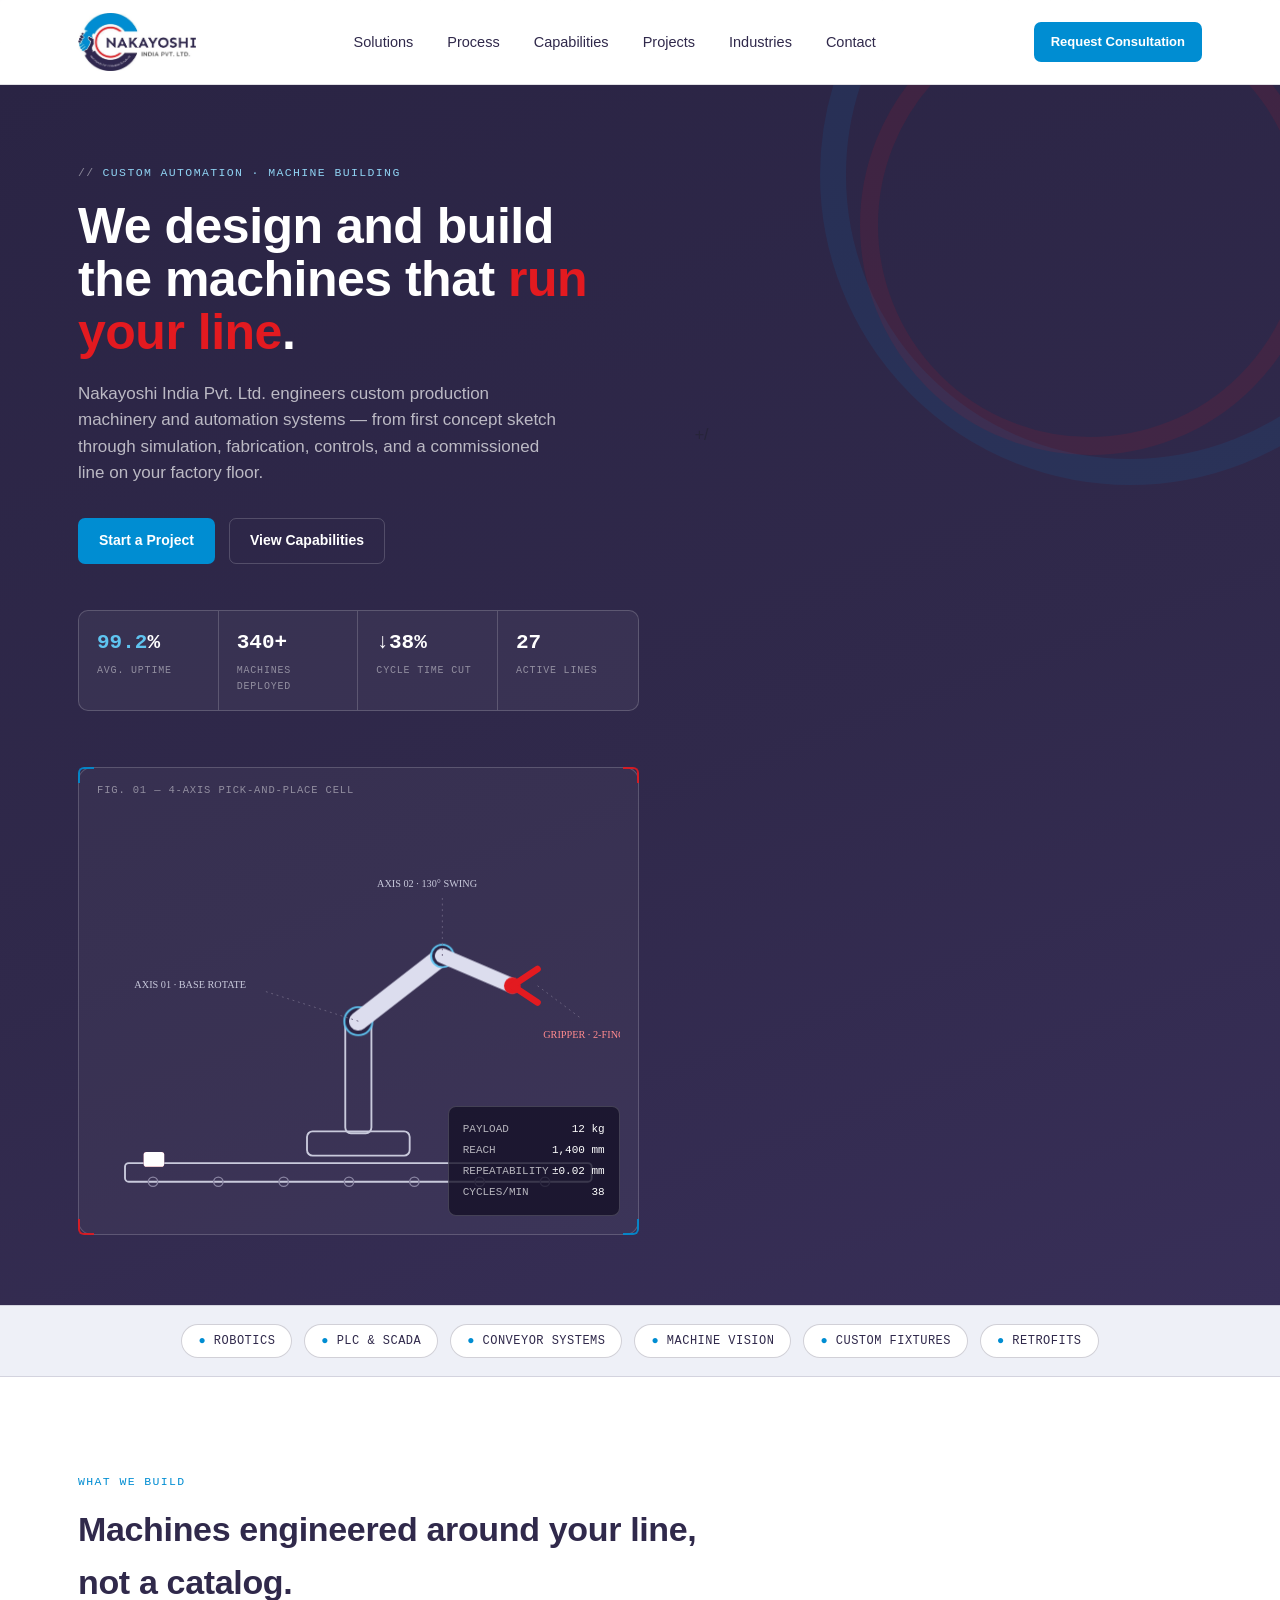
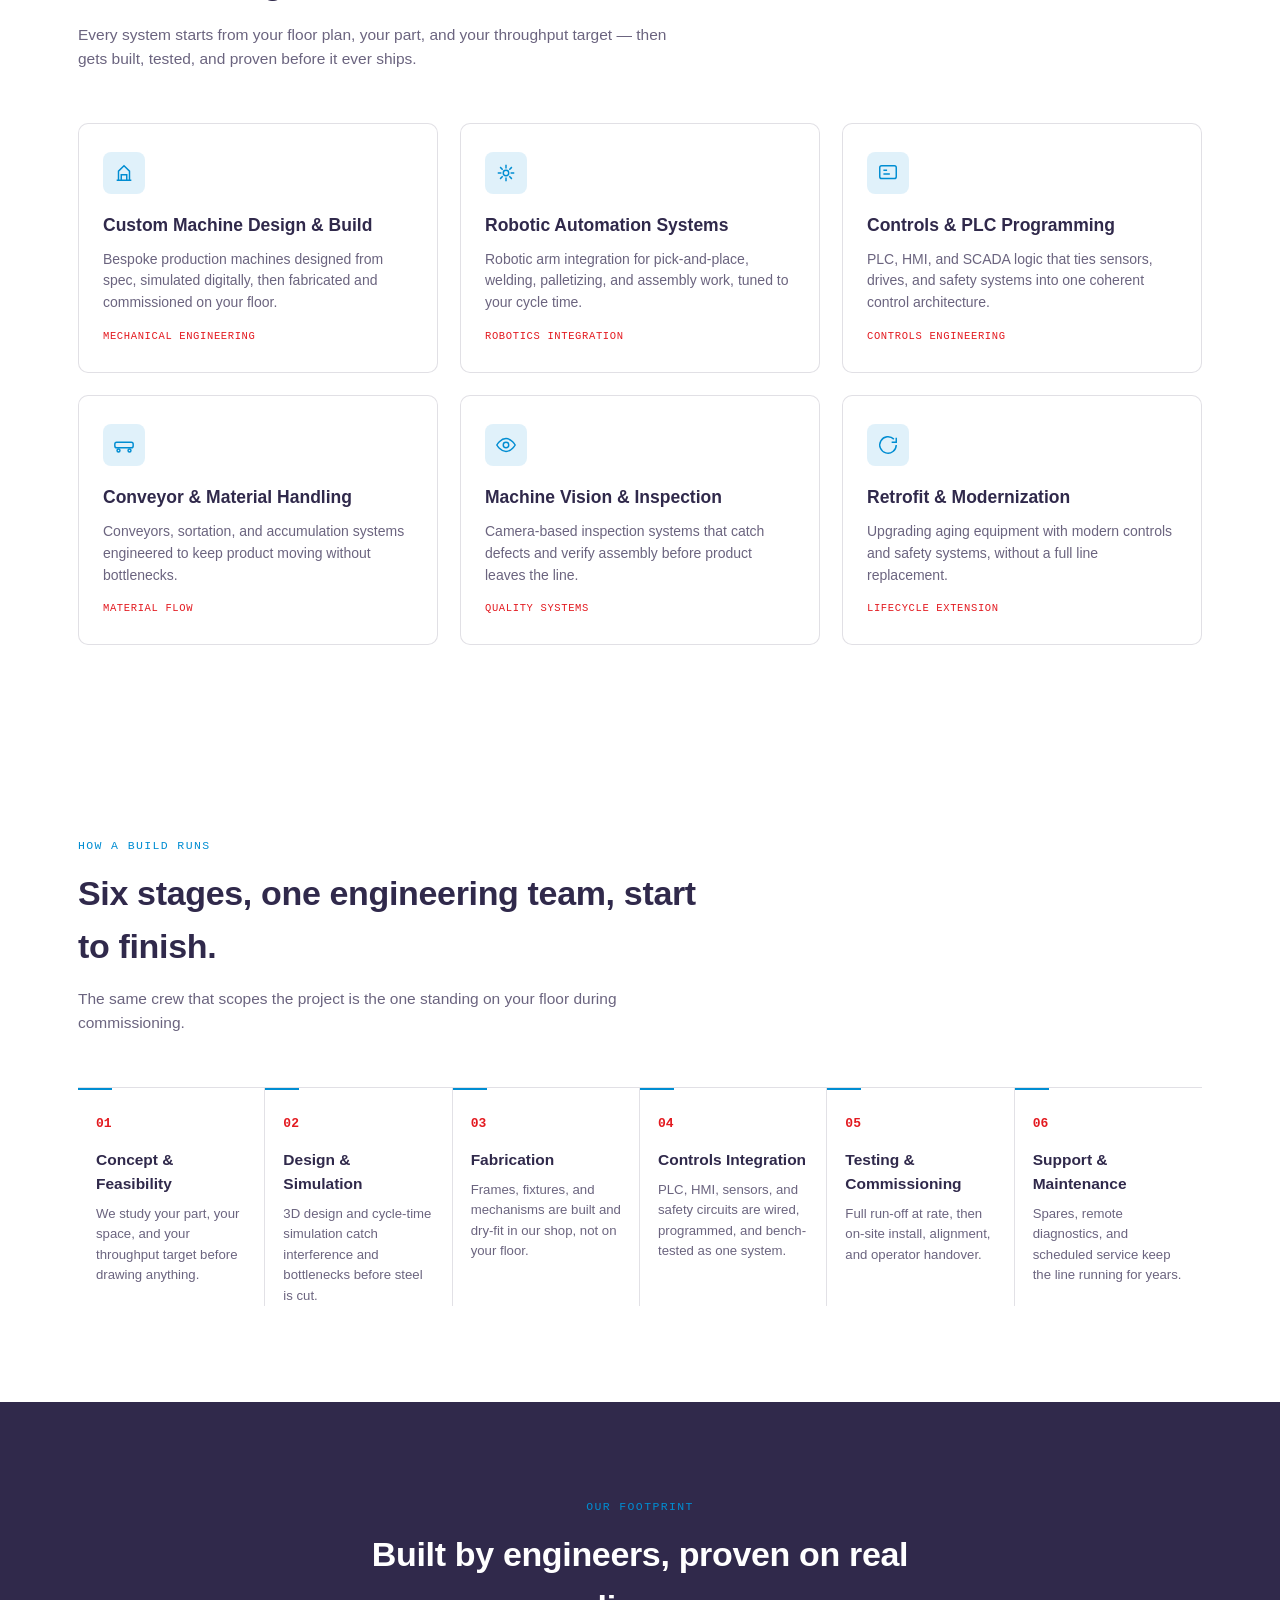
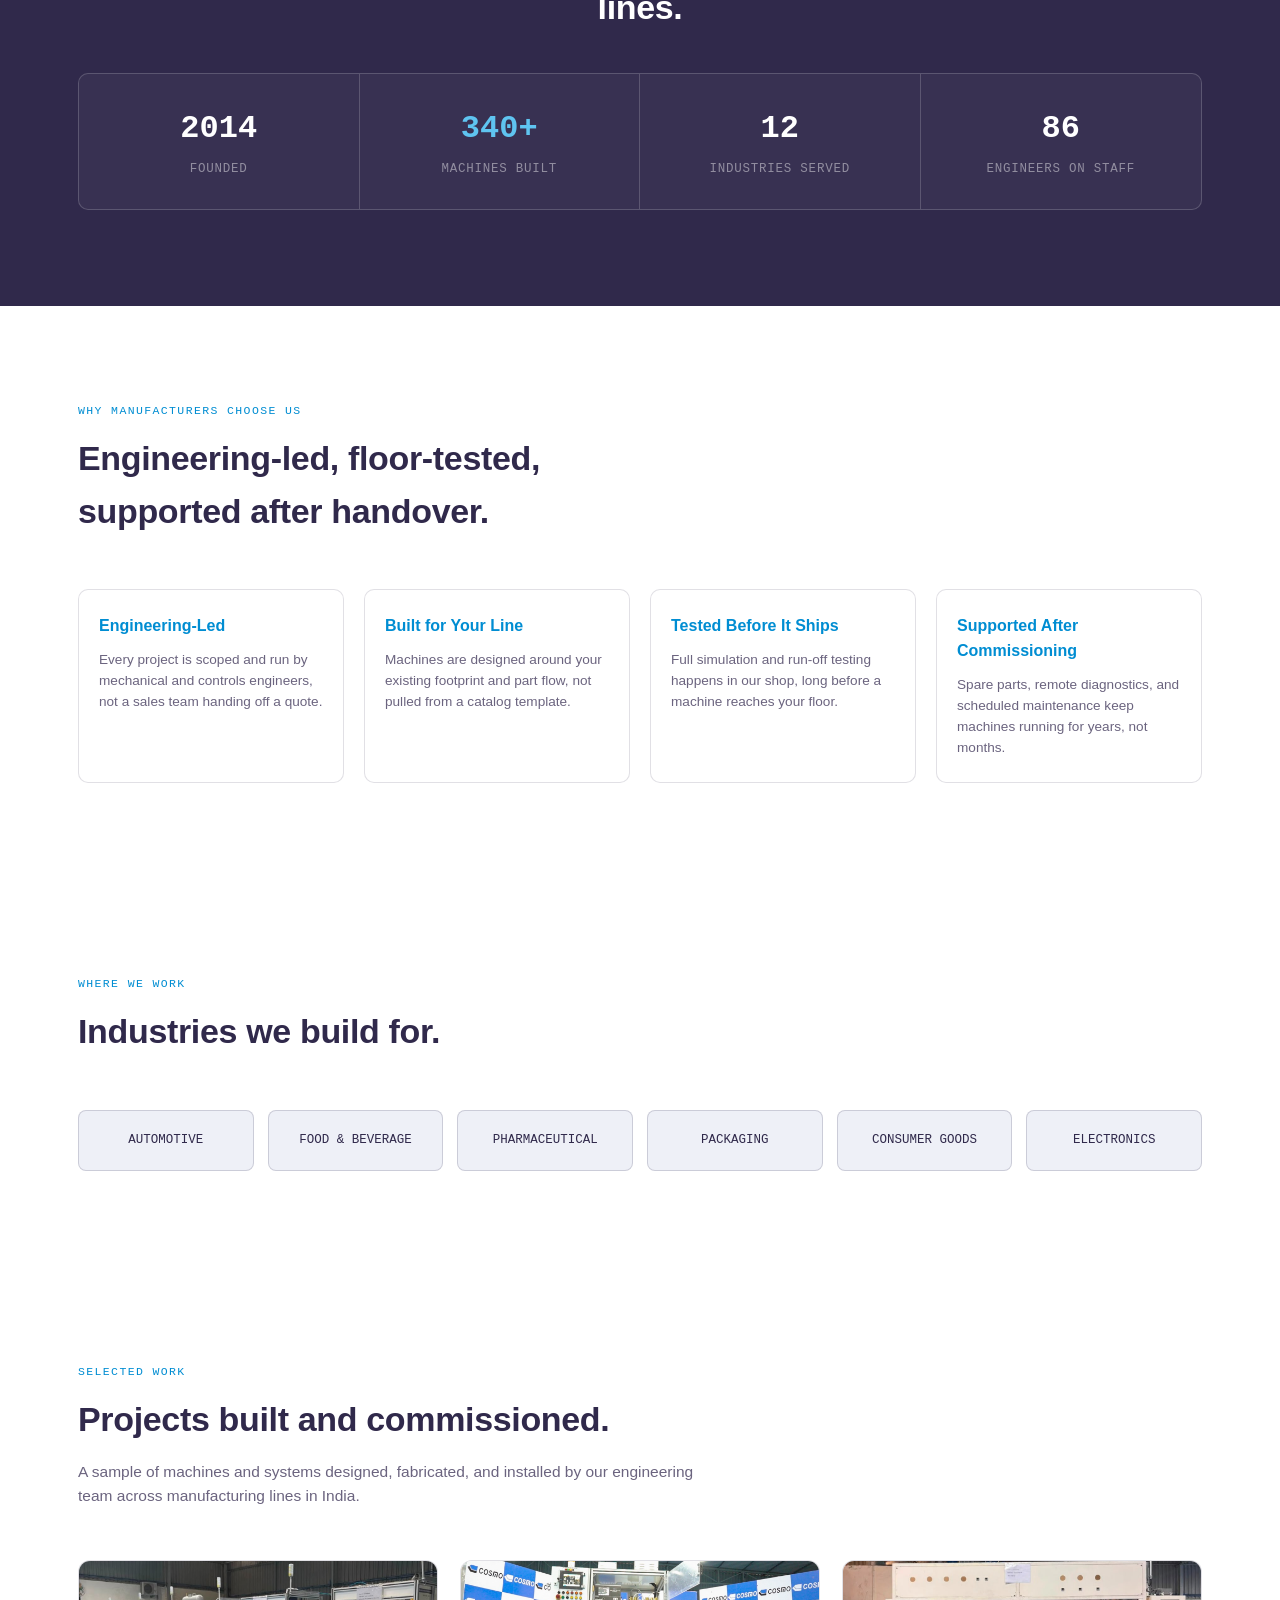
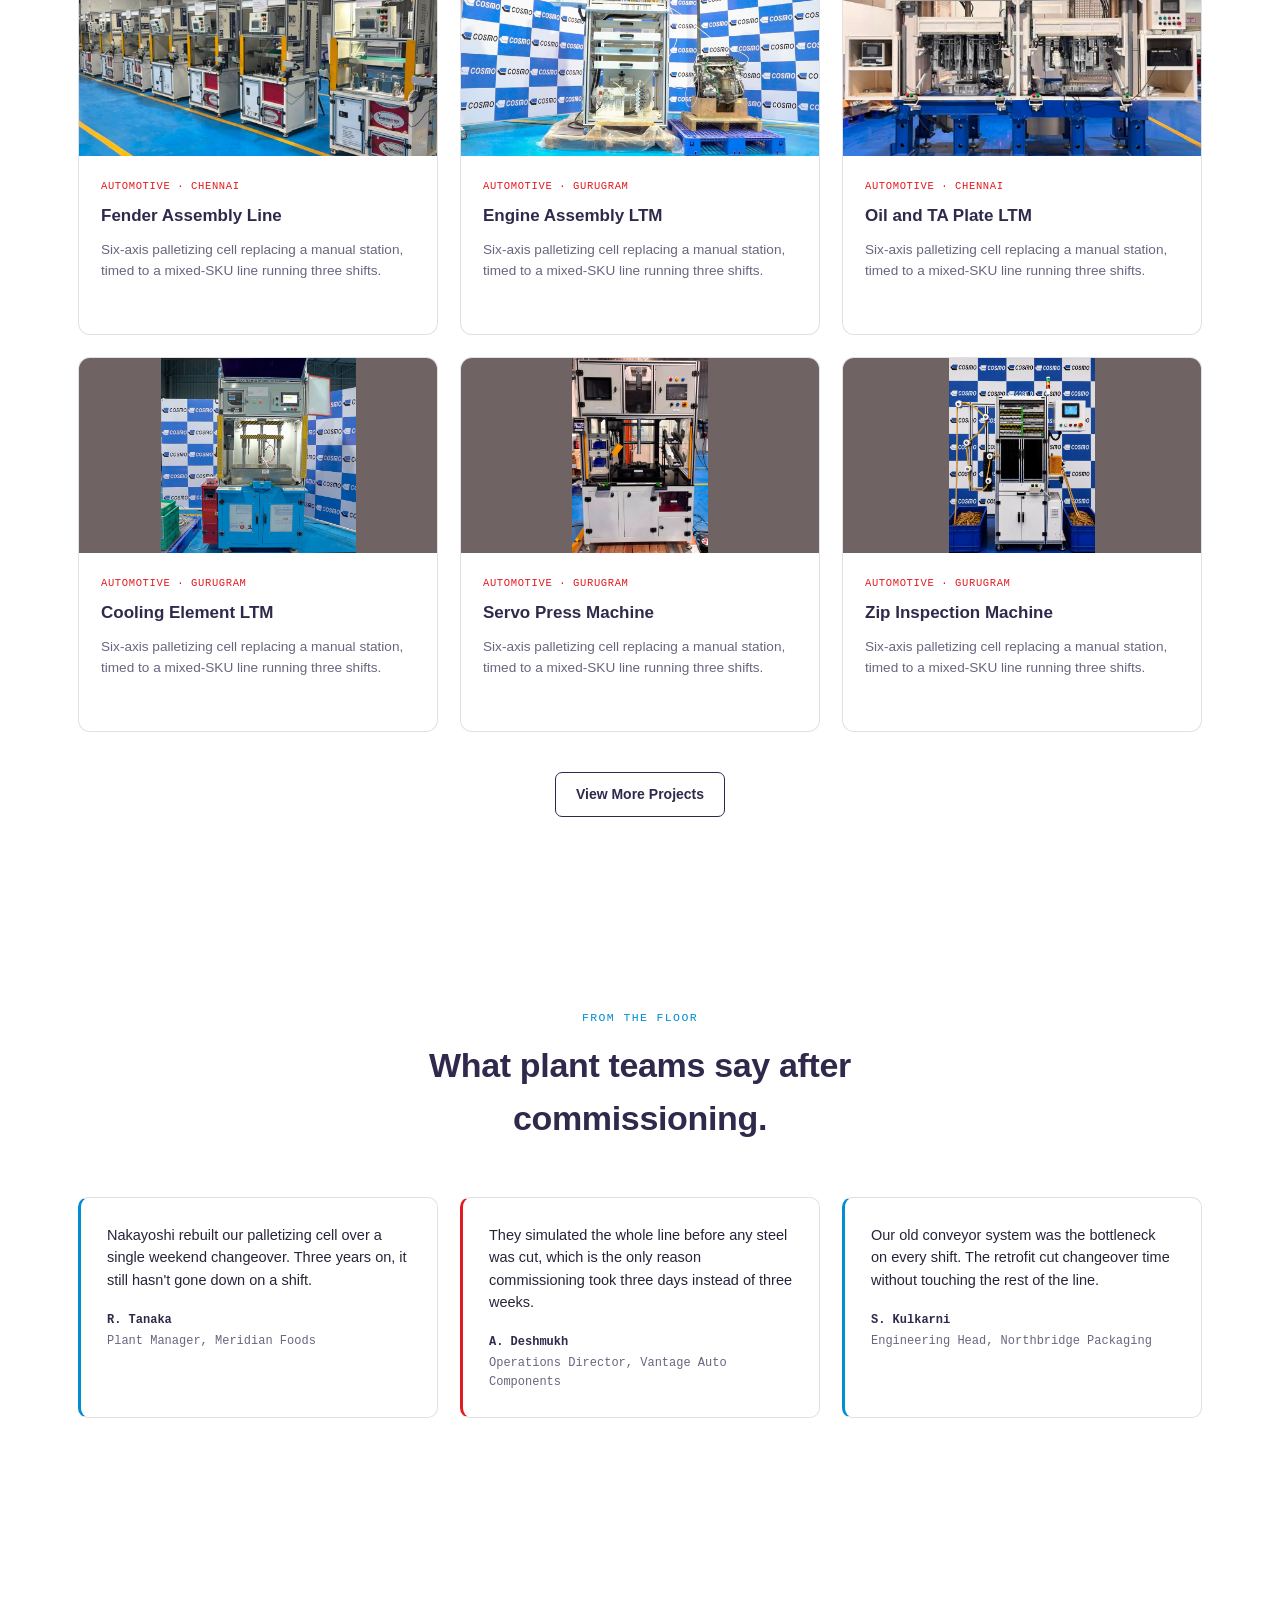
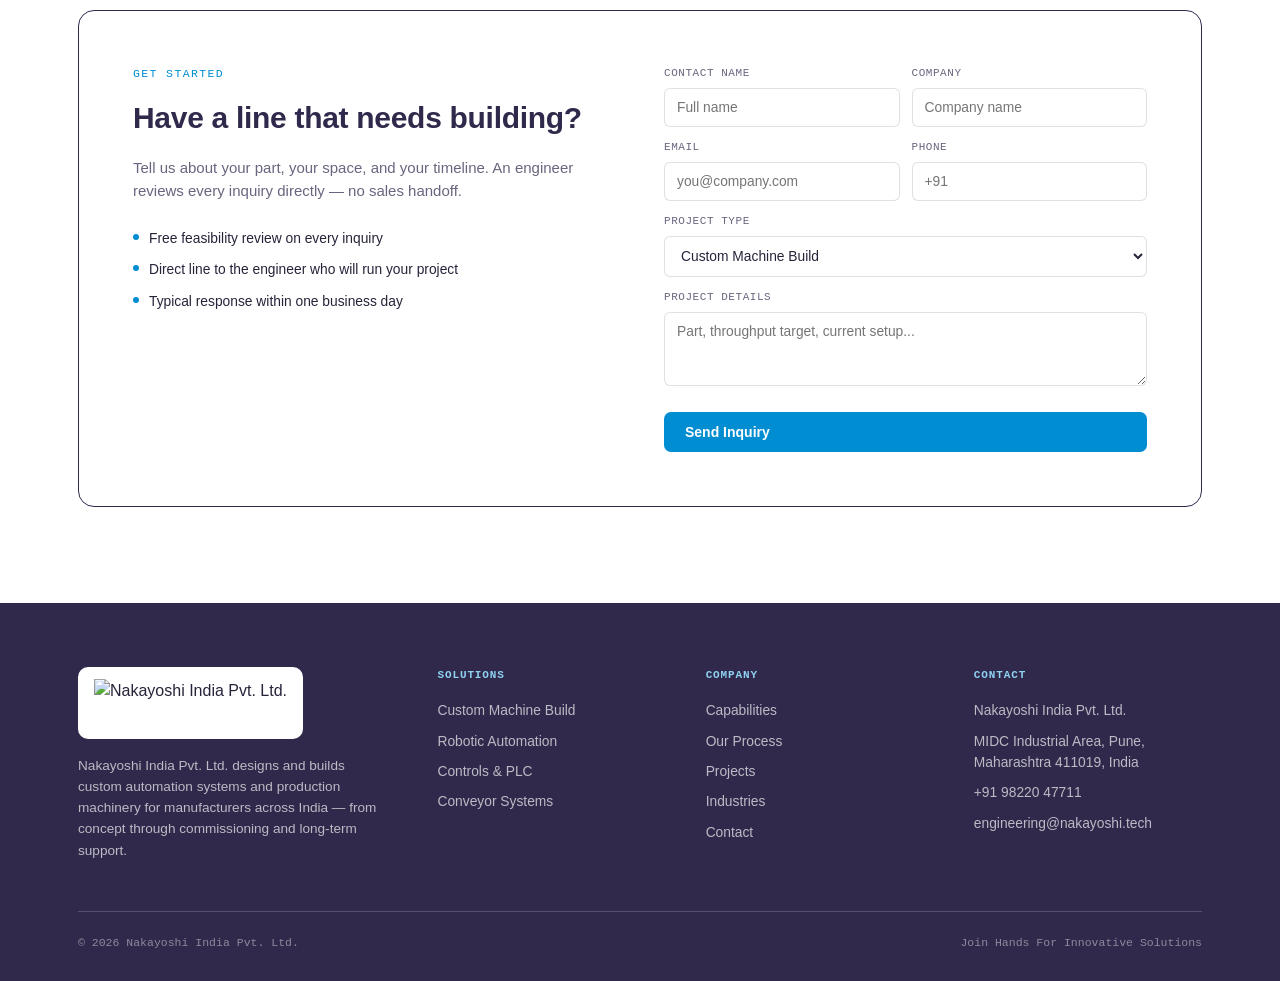
==== commit 3ec05498: "gy" ====
--- a/Index.html
+++ b/Index.html
@@ -212,12 +212,8 @@
     height:375px;
     border:1px solid var(--line);border-radius:12px;background:#fff;overflow:hidden;transition:border-color .15s, transform .15s, box-shadow .15s;}
   .project-card:hover{border-color:var(--blue);transform:translateY(-3px);box-shadow:0 14px 30px -18px rgba(48,41,75,.35);}
-  .project-media{position:relative;height:195px;background:linear-gradient(150deg,#2A2444 0%, var(--navy) 55%, #382F58 100%);overflow:hidden;}
-  .project-media::before{
-    content:"";position:absolute;inset:0;
-    background-image:linear-gradient(var(--line-dark) 1px, transparent 1px),linear-gradient(90deg, var(--line-dark) 1px, transparent 1px);
-    background-size:22px 22px;opacity:.5;
-  }
+  .project-media{position:relative;height:195px;background:#706363;overflow:hidden;}
+
   .project-media .fig-tag{position:absolute;top:12px;left:14px;font-family:var(--font-mono);font-size:10px;letter-spacing:.06em;color:var(--on-dark-faint);z-index:1;}
   .project-media .fig-status{position:absolute;top:12px;right:14px;font-family:var(--font-mono);font-size:10px;letter-spacing:.06em;color:#5FC4F0;z-index:1;}
   .project-media svg{position:relative;z-index:1;width:100%;height:100%;}
@@ -304,21 +300,15 @@
 </head>
 <body>
 
-<div class="status-bar">
-  <div class="wrap">
-    <div class="status-led"><span class="led-dot"></span> SYSTEM STATUS: ALL LINES NOMINAL</div>
-    <div class="contact-line">
-      <span>+91 98220 47711</span>
-      <span>engineering@nakayoshi.tech</span>
-      <span>Pune, Maharashtra, India</span>
-    </div>
-  </div>
-</div>
+
 
 <header>
   <nav class="wrap">
-    <a href="#top" class="logo" aria-label="Nakayoshi India Pvt. Ltd."></a>
+    <a href="index.html" class="logo" aria-label="Nakayoshi India Pvt. Ltd.">
+      <img src="Assets/Logo.jpeg" alt="Nakayoshi India Pvt. Ltd. Logo" style="height: 58px; width: auto;">
+    </a>
     <ul class="nav-links">
+
       <li><a href="#solutions">Solutions</a></li>
       <li><a href="#process">Process</a></li>
       <li><a href="#capabilities">Capabilities</a></li>
@@ -594,13 +584,7 @@
           <div class="project-media">
            
            <img src="Assets/machines/OilandTAplate.jpeg" alt="">
-              <rect x="60" y="100" width="90" height="18" rx="4" fill="none" stroke="#C9CADC" stroke-width="2"/>
-              <rect x="96" y="40" width="18" height="64" rx="4" fill="none" stroke="#C9CADC" stroke-width="2"/>
-              <circle cx="105" cy="42" r="9" fill="#2A2444" stroke="#5FC4F0" stroke-width="2"/>
-              <path d="M105,42 L180,20" stroke="#DCDDEE" stroke-width="10" stroke-linecap="round"/>
-              <circle cx="180" cy="20" r="6" fill="#E31A20"/>
-              <rect x="250" y="70" width="110" height="46" rx="4" fill="none" stroke="#5FC4F0" stroke-width="1.5" stroke-dasharray="3,4"/>
-            </svg>
+             
           </div>
           <div class="project-body">
             <div class="project-industry">Automotive · Chennai</div>
@@ -639,13 +623,7 @@
           <div class="project-media">
            
            <img src="Assets/machines/Servopress.jpeg" alt="" style="object-fit: contain;">
-              <rect x="60" y="100" width="90" height="18" rx="4" fill="none" stroke="#C9CADC" stroke-width="2"/>
-              <rect x="96" y="40" width="18" height="64" rx="4" fill="none" stroke="#C9CADC" stroke-width="2"/>
-              <circle cx="105" cy="42" r="9" fill="#2A2444" stroke="#5FC4F0" stroke-width="2"/>
-              <path d="M105,42 L180,20" stroke="#DCDDEE" stroke-width="10" stroke-linecap="round"/>
-              <circle cx="180" cy="20" r="6" fill="#E31A20"/>
-              <rect x="250" y="70" width="110" height="46" rx="4" fill="none" stroke="#5FC4F0" stroke-width="1.5" stroke-dasharray="3,4"/>
-            </svg>
+              
           </div>
           <div class="project-body">
             <div class="project-industry">Automotive · Gurugram</div>
